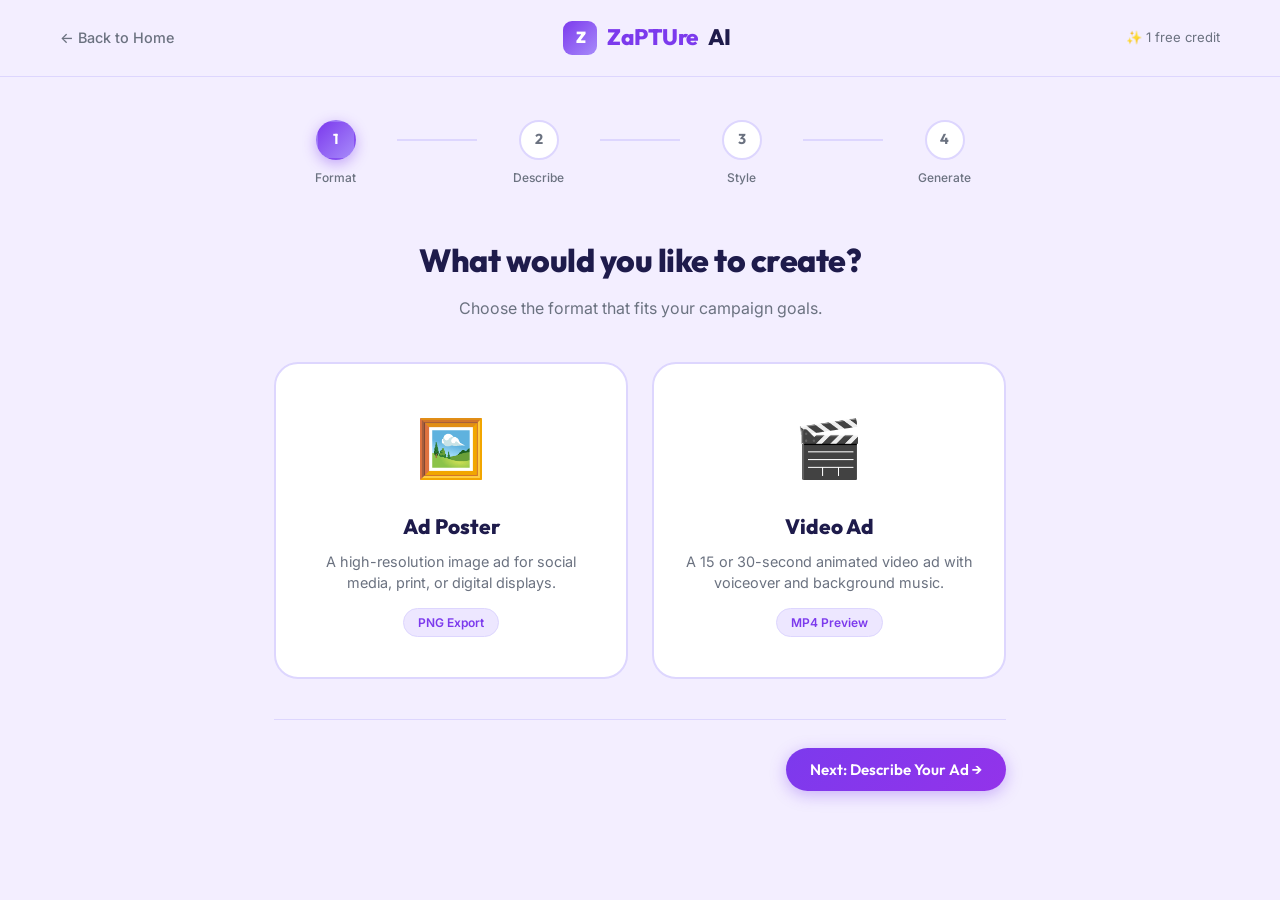
==== studio.html @ ae9dba76 "Initial commit" ====
<!DOCTYPE html>
<html lang="en">
<head>
  <meta charset="UTF-8"/>
  <meta name="viewport" content="width=device-width,initial-scale=1.0"/>
  <title>ZaPTUre Studio — Create Your Ad</title>
  <meta name="description" content="ZaPTUre AI Studio — Generate stunning poster and video advertisements with AI in four simple steps."/>
  <link rel="stylesheet" href="styles/main.css"/>
  <link rel="stylesheet" href="styles/studio.css"/>
</head>
<body class="studio-body">

<!-- ── STUDIO HEADER ── -->
<header class="studio-header">
  <a href="index.html" class="back-link">← Back to Home</a>
  <div class="nav-logo">
    <div class="logo-icon">Z</div>
    ZaPTUre<span style="color:var(--text)">AI</span>
  </div>
  <div style="width:100px;text-align:right;font-size:0.82rem;color:var(--text-muted);" id="trialBadge">
    ✨ 1 free credit
  </div>
</header>

<!-- ── PROGRESS ── -->
<div class="progress-container">
  <div class="progress-steps">
    <div class="progress-step">
      <div class="step-circle active" id="sc1">1</div>
      <div class="step-label">Format</div>
    </div>
    <div class="step-connector" id="conn1"></div>
    <div class="progress-step">
      <div class="step-circle" id="sc2">2</div>
      <div class="step-label">Describe</div>
    </div>
    <div class="step-connector" id="conn2"></div>
    <div class="progress-step">
      <div class="step-circle" id="sc3">3</div>
      <div class="step-label">Style</div>
    </div>
    <div class="step-connector" id="conn3"></div>
    <div class="progress-step">
      <div class="step-circle" id="sc4">4</div>
      <div class="step-label">Generate</div>
    </div>
  </div>
</div>

<!-- ── STUDIO MAIN ── -->
<main class="studio-main">

  <!-- ═══ STEP 1: FORMAT ═══ -->
  <div class="step-panel active" id="step1">
    <div class="step-heading">
      <h2>What would you like to create?</h2>
      <p>Choose the format that fits your campaign goals.</p>
    </div>

    <div class="format-grid">
      <div class="format-card" data-format="poster" id="formatPoster">
        <div class="format-check">✓</div>
        <span class="format-emoji">🖼️</span>
        <h3>Ad Poster</h3>
        <p>A high-resolution image ad for social media, print, or digital displays.</p>
        <div class="format-badge">PNG Export</div>
      </div>
      <div class="format-card" data-format="video" id="formatVideo">
        <div class="format-check">✓</div>
        <span class="format-emoji">🎬</span>
        <h3>Video Ad</h3>
        <p>A 15 or 30-second animated video ad with voiceover and background music.</p>
        <div class="format-badge">MP4 Preview</div>
      </div>
    </div>

    <div class="step-nav">
      <span></span>
      <button class="btn btn-primary" onclick="nextStep()">Next: Describe Your Ad →</button>
    </div>
  </div>

  <!-- ═══ STEP 2: DESCRIBE ═══ -->
  <div class="step-panel" id="step2">
    <div class="step-heading">
      <h2>Describe your advertisement</h2>
      <p>The more detail you give, the better your ad will be.</p>
    </div>

    <div class="form-group">
      <label class="form-label" for="promptInput">
        Ad Prompt <span>* required</span>
        <span class="char-counter" id="charCounter">0/500</span>
      </label>
      <textarea
        class="form-textarea" id="promptInput"
        placeholder="e.g. A vibrant summer sale poster for my clothing brand 'SunWear'. Bright colours, beach vibes, promoting 50% off on all summer dresses. Target audience: young women aged 18-30."
        maxlength="500"></textarea>
      <div class="form-hint">Describe your product, target audience, key message and mood.</div>
    </div>

    <div class="form-group">
      <label class="form-label" for="headlineInput">
        Main Headline <span>(optional — auto-generated if blank)</span>
      </label>
      <input type="text" class="form-input" id="headlineInput" placeholder="e.g. Summer Sale — Up to 50% Off!"/>
    </div>

    <div style="display:grid;grid-template-columns:1fr 1fr;gap:16px;">
      <div class="form-group">
        <label class="form-label" for="brandInput">Brand Name <span>(optional)</span></label>
        <input type="text" class="form-input" id="brandInput" placeholder="e.g. SunWear"/>
      </div>
      <div class="form-group">
        <label class="form-label" for="taglineInput">Tagline <span>(optional)</span></label>
        <input type="text" class="form-input" id="taglineInput" placeholder="e.g. Wear the Sun"/>
      </div>
    </div>

    <div class="form-group">
      <label class="form-label">Upload Images <span>(optional — up to 3)</span></label>
      <div class="upload-zone" id="uploadZone">
        <input type="file" id="fileInput" accept="image/*" multiple/>
        <div class="upload-icon">📁</div>
        <h4>Drag & drop your images here</h4>
        <p>or</p>
        <span class="upload-btn">Browse Files</span>
        <p style="margin-top:10px;font-size:0.78rem;">PNG, JPG, WEBP · Max 3 images</p>
      </div>
      <div class="image-previews" id="imagePreviews"></div>
    </div>

    <div class="step-nav">
      <button class="btn btn-outline" onclick="prevStep()">← Back</button>
      <button class="btn btn-primary" onclick="nextStep()">Next: Style Options →</button>
    </div>
  </div>

  <!-- ═══ STEP 3: STYLE ═══ -->
  <div class="step-panel" id="step3">
    <div class="step-heading">
      <h2>Customise the style</h2>
      <p>Make your ad match your brand's personality.</p>
    </div>

    <div id="step3Options">
      <!-- Injected by renderStep3() -->
    </div>

    <div class="step-nav">
      <button class="btn btn-outline" onclick="prevStep()">← Back</button>
      <button class="btn btn-primary" onclick="nextStep()">Next: Review & Generate →</button>
    </div>
  </div>

  <!-- ═══ STEP 4: GENERATE ═══ -->
  <div class="step-panel" id="step4">
    <div id="step4Content">
      <div class="step-heading">
        <h2>Review &amp; Generate</h2>
        <p>Everything looks good? Hit generate and let the AI do its magic.</p>
      </div>

      <div class="generate-summary">
        <h3>📋 Your Ad Summary</h3>
        <div id="summaryContent"></div>
      </div>

      <div class="generate-btn-wrap">
        <button class="btn btn-primary btn-lg" id="generateBtn" style="font-size:1.1rem;padding:18px 48px;">
          ✨ Generate My Ad
        </button>
        <p style="margin-top:12px;font-size:0.82rem;color:var(--text-muted);">
          This will use your 1 free generation credit
        </p>
      </div>

      <div class="step-nav">
        <button class="btn btn-outline" onclick="prevStep()">← Back</button>
        <span></span>
      </div>
    </div>

    <!-- Loading overlay -->
    <div class="loading-overlay" id="loadingOverlay">
      <div class="loading-spinner"></div>
      <div class="loading-text">Creating your ad…</div>
      <div class="loading-sub" id="loadingMsg">Analysing your prompt…</div>
      <div class="loading-bar-wrap">
        <div class="loading-bar-fill" id="loadingBar"></div>
      </div>
    </div>

    <!-- Result -->
    <div class="result-area" id="resultArea">
      <div class="step-heading">
        <h2>🎉 Your Ad is Ready!</h2>
        <p>Download it or create another one.</p>
      </div>

      <div class="result-card">
        <div class="result-header">
          <h3>Generated Advertisement</h3>
          <span class="result-type-badge" id="resultTypeBadge">Poster</span>
        </div>
        <div class="result-preview">
          <div class="result-canvas-wrap">
            <canvas id="resultCanvas"></canvas>
          </div>
          <div id="videoResultWrap" style="display:none;width:100%;max-width:540px;">
            <div style="position:relative;border-radius:16px;overflow:hidden;box-shadow:0 12px 40px rgba(124,58,237,0.2);">
              <canvas id="videoThumbCanvas" style="display:block;width:100%;height:auto;"></canvas>
              <div class="play-button-overlay">
                <div class="play-btn-circle">▶</div>
              </div>
            </div>
            <p style="text-align:center;margin-top:16px;font-size:0.85rem;color:var(--text-muted);">
              🎬 Video thumbnail preview — Full render available in Pro plan
            </p>
          </div>
        </div>
        <div class="result-actions">
          <button class="btn btn-primary" id="downloadBtn">⬇️ Download</button>
          <button class="btn btn-outline" id="createAnotherBtn">✨ Create Another</button>
        </div>
      </div>
    </div>
  </div>

</main>

<!-- ═══ PAYWALL MODAL ═══ -->
<div class="modal-overlay" id="paywallOverlay">
  <div class="paywall-modal">
    <button class="modal-close" id="closePaywall">✕</button>
    <div class="paywall-emoji">🔒</div>
    <h2>Free Trial Used Up</h2>
    <p>You've used your 1 free generation. Upgrade to <strong>ZaPTUre Pro</strong> for unlimited posters and video ads.</p>

    <div class="paywall-plan">
      <div class="paywall-plan-title">Pro Plan</div>
      <div class="paywall-plan-price"><sup>$</sup>19<span>/month</span></div>
      <ul class="paywall-features-list">
        <li>Unlimited Posters &amp; Videos</li>
        <li>HD &amp; 4K exports</li>
        <li>Priority AI generation</li>
        <li>Custom voice upload</li>
        <li>Brand kit storage</li>
        <li>Commercial licence</li>
      </ul>
    </div>

    <button class="btn btn-primary" id="upgradeBtn" style="width:100%;justify-content:center;font-size:1rem;padding:16px;">
      🚀 Upgrade to Pro — $19/mo
    </button>

    <!-- Mock Checkout Form -->
    <div class="checkout-form" id="checkoutForm">
      <div class="form-group" style="margin-bottom:14px;">
        <label class="form-label" style="font-size:0.85rem;">Card Number</label>
        <input type="text" class="form-input" placeholder="4242 4242 4242 4242" maxlength="19" id="cardNum"
          oninput="this.value=this.value.replace(/\D/g,'').replace(/(.{4})/g,'$1 ').trim()"/>
      </div>
      <div class="checkout-row">
        <div class="form-group" style="margin-bottom:14px;">
          <label class="form-label" style="font-size:0.85rem;">Expiry</label>
          <input type="text" class="form-input" placeholder="MM / YY" maxlength="7"/>
        </div>
        <div class="form-group" style="margin-bottom:14px;">
          <label class="form-label" style="font-size:0.85rem;">CVC</label>
          <input type="text" class="form-input" placeholder="•••" maxlength="3"/>
        </div>
      </div>
      <div class="form-group" style="margin-bottom:16px;">
        <label class="form-label" style="font-size:0.85rem;">Name on Card</label>
        <input type="text" class="form-input" placeholder="Your Full Name"/>
      </div>
      <button class="btn btn-primary" id="checkoutSubmit" style="width:100%;justify-content:center;padding:14px;">
        Pay $19/month
      </button>
      <div class="checkout-secure">🔒 256-bit SSL encryption · Demo only</div>
    </div>

    <p class="paywall-note">By upgrading you agree to our <a href="#">Terms of Service</a>. Cancel anytime.</p>
  </div>
</div>

<script src="scripts/trial.js"></script>
<script src="scripts/generator.js"></script>
<script src="scripts/studio.js"></script>

<script>
  // Update trial badge
  if (Trial.isUsed()) {
    document.getElementById('trialBadge').innerHTML = '<span style="color:var(--danger);font-weight:600;">⚠️ Trial used</span>';
  }
</script>
</body>
</html>
---- styles/main.css ----
@import url('https://fonts.googleapis.com/css2?family=Outfit:wght@300;400;500;600;700;800;900&family=Inter:wght@300;400;500;600&display=swap');

:root {
  --bg: #F3EEFF;
  --bg-2: #EDE7FF;
  --surface: #FFFFFF;
  --surface-2: #FAF8FF;
  --accent: #7C3AED;
  --accent-light: #A78BFA;
  --accent-dark: #5B21B6;
  --accent-glow: rgba(124,58,237,0.18);
  --text: #1E1B4B;
  --text-muted: #6B7280;
  --border: #DDD6FE;
  --border-light: #EDE9FE;
  --success: #10B981;
  --warning: #F59E0B;
  --danger: #EF4444;
  --radius: 16px;
  --radius-sm: 8px;
  --radius-lg: 24px;
  --shadow: 0 4px 24px rgba(124,58,237,0.10);
  --shadow-lg: 0 12px 48px rgba(124,58,237,0.18);
  --transition: 0.25s cubic-bezier(0.4,0,0.2,1);
}

*, *::before, *::after { box-sizing: border-box; margin: 0; padding: 0; }

html { scroll-behavior: smooth; }

body {
  font-family: 'Inter', sans-serif;
  background: var(--bg);
  color: var(--text);
  line-height: 1.6;
  -webkit-font-smoothing: antialiased;
}

h1, h2, h3, h4, h5 { font-family: 'Outfit', sans-serif; }

a { text-decoration: none; color: inherit; }

img { max-width: 100%; display: block; }

/* ── NAVBAR ── */
.navbar {
  position: fixed; top: 0; left: 0; right: 0; z-index: 100;
  display: flex; align-items: center; justify-content: space-between;
  padding: 16px 60px;
  background: rgba(243,238,255,0.85);
  backdrop-filter: blur(16px);
  border-bottom: 1px solid var(--border-light);
  transition: box-shadow var(--transition);
}
.navbar.scrolled { box-shadow: var(--shadow); }

.nav-logo {
  display: flex; align-items: center; gap: 10px;
  font-family: 'Outfit', sans-serif;
  font-weight: 800; font-size: 1.5rem; color: var(--accent);
  letter-spacing: -0.5px;
}
.nav-logo span { color: var(--text); }
.logo-icon {
  width: 36px; height: 36px;
  background: linear-gradient(135deg, var(--accent), var(--accent-light));
  border-radius: 10px;
  display: flex; align-items: center; justify-content: center;
  font-size: 1.1rem; color: #fff; font-weight: 900;
}

.nav-links { display: flex; align-items: center; gap: 32px; }
.nav-links a {
  font-size: 0.9rem; font-weight: 500; color: var(--text-muted);
  transition: color var(--transition);
}
.nav-links a:hover { color: var(--accent); }

.nav-cta {
  display: flex; align-items: center; gap: 12px;
}

/* ── BUTTONS ── */
.btn {
  display: inline-flex; align-items: center; justify-content: center; gap: 8px;
  padding: 12px 24px; border-radius: 50px;
  font-family: 'Outfit', sans-serif; font-weight: 600; font-size: 0.95rem;
  cursor: pointer; border: none; transition: all var(--transition);
  white-space: nowrap;
}
.btn-primary {
  background: linear-gradient(135deg, var(--accent), #9333EA);
  color: #fff;
  box-shadow: 0 4px 16px rgba(124,58,237,0.35);
}
.btn-primary:hover {
  transform: translateY(-2px);
  box-shadow: 0 8px 28px rgba(124,58,237,0.45);
}
.btn-primary:active { transform: translateY(0); }

.btn-outline {
  background: transparent;
  border: 2px solid var(--border);
  color: var(--text);
}
.btn-outline:hover { border-color: var(--accent); color: var(--accent); background: var(--accent-glow); }

.btn-ghost {
  background: transparent; color: var(--text-muted); padding: 10px 16px;
}
.btn-ghost:hover { color: var(--accent); }

.btn-lg { padding: 16px 36px; font-size: 1.05rem; }
.btn-sm { padding: 8px 18px; font-size: 0.85rem; }

/* ── HERO ── */
.hero {
  min-height: 100vh;
  display: flex; flex-direction: column; align-items: center; justify-content: center;
  text-align: center;
  padding: 140px 24px 80px;
  position: relative; overflow: hidden;
}

.hero-blob {
  position: absolute; border-radius: 50%;
  filter: blur(80px); pointer-events: none;
}
.blob-1 {
  width: 600px; height: 600px;
  background: radial-gradient(circle, rgba(167,139,250,0.35) 0%, transparent 70%);
  top: -100px; left: -150px;
  animation: blobFloat 8s ease-in-out infinite;
}
.blob-2 {
  width: 500px; height: 500px;
  background: radial-gradient(circle, rgba(124,58,237,0.2) 0%, transparent 70%);
  bottom: -80px; right: -100px;
  animation: blobFloat 10s ease-in-out infinite reverse;
}
.blob-3 {
  width: 400px; height: 400px;
  background: radial-gradient(circle, rgba(216,180,254,0.3) 0%, transparent 70%);
  top: 40%; left: 50%; transform: translate(-50%,-50%);
  animation: blobFloat 12s ease-in-out infinite 2s;
}

@keyframes blobFloat {
  0%, 100% { transform: translate(0,0) scale(1); }
  33% { transform: translate(20px,-20px) scale(1.05); }
  66% { transform: translate(-15px,15px) scale(0.97); }
}

.hero-badge {
  display: inline-flex; align-items: center; gap: 8px;
  background: var(--surface); border: 1px solid var(--border);
  border-radius: 50px; padding: 8px 18px; margin-bottom: 28px;
  font-size: 0.85rem; font-weight: 500; color: var(--accent);
  box-shadow: var(--shadow);
  animation: fadeInUp 0.6s ease both;
}
.badge-dot {
  width: 8px; height: 8px; border-radius: 50%;
  background: var(--success);
  animation: pulse 2s ease-in-out infinite;
}
@keyframes pulse { 0%,100%{transform:scale(1);opacity:1;} 50%{transform:scale(1.4);opacity:0.7;} }

.hero-title {
  font-size: clamp(2.8rem, 7vw, 5.5rem);
  font-weight: 900; line-height: 1.08;
  letter-spacing: -2px; margin-bottom: 24px;
  animation: fadeInUp 0.6s ease 0.1s both;
}
.hero-title .gradient-text {
  background: linear-gradient(135deg, var(--accent) 0%, #C084FC 50%, #818CF8 100%);
  -webkit-background-clip: text; -webkit-text-fill-color: transparent;
  background-clip: text;
}

.hero-sub {
  font-size: clamp(1rem, 2.5vw, 1.25rem);
  color: var(--text-muted); max-width: 600px; margin: 0 auto 40px;
  font-weight: 400; line-height: 1.7;
  animation: fadeInUp 0.6s ease 0.2s both;
}

.hero-actions {
  display: flex; align-items: center; gap: 16px; flex-wrap: wrap; justify-content: center;
  animation: fadeInUp 0.6s ease 0.3s both;
}

.hero-note {
  margin-top: 16px; font-size: 0.82rem; color: var(--text-muted);
  animation: fadeInUp 0.6s ease 0.4s both;
}
.hero-note span { color: var(--success); font-weight: 600; }

/* ── HERO PREVIEW ── */
.hero-preview {
  margin-top: 64px; position: relative;
  animation: fadeInUp 0.8s ease 0.5s both;
}
.preview-card {
  background: var(--surface);
  border: 1px solid var(--border);
  border-radius: var(--radius-lg);
  padding: 24px;
  box-shadow: var(--shadow-lg);
  max-width: 680px; margin: 0 auto;
}
.preview-toolbar {
  display: flex; align-items: center; gap: 8px; margin-bottom: 20px;
}
.preview-dot { width:12px; height:12px; border-radius:50%; }
.preview-dot.red { background:#FF5F57; }
.preview-dot.yellow { background:#FFBD2E; }
.preview-dot.green { background:#28C840; }
.preview-title { margin-left: 12px; font-size:0.85rem; color:var(--text-muted); font-family:'Outfit',sans-serif; font-weight:500; }

.preview-screen {
  background: linear-gradient(135deg, var(--bg) 0%, var(--bg-2) 100%);
  border-radius: var(--radius);
  height: 260px;
  display: flex; align-items: center; justify-content: center;
  border: 1px solid var(--border-light);
  overflow: hidden; position: relative;
}

.preview-ad-mock {
  width: 90%; height: 90%;
  background: linear-gradient(135deg, #1E1B4B 0%, #312E81 100%);
  border-radius: 12px;
  display: flex; flex-direction: column; align-items: center; justify-content: center;
  gap: 12px; padding: 24px;
  position: relative; overflow: hidden;
}
.preview-ad-mock::before {
  content: '';
  position: absolute; top: -40px; right: -40px;
  width: 160px; height: 160px;
  background: radial-gradient(circle, rgba(167,139,250,0.4) 0%, transparent 70%);
  border-radius: 50%;
}
.mock-ad-badge {
  background: rgba(167,139,250,0.2); border: 1px solid rgba(167,139,250,0.3);
  border-radius: 50px; padding: 4px 14px;
  font-size: 0.7rem; color: var(--accent-light); font-weight: 600;
  letter-spacing: 1px; text-transform: uppercase;
}
.mock-ad-title {
  font-family: 'Outfit', sans-serif; font-size: 1.4rem; font-weight: 800;
  color: #fff; text-align: center;
}
.mock-ad-sub { font-size: 0.8rem; color: rgba(255,255,255,0.6); text-align: center; }
.mock-ad-btn {
  background: linear-gradient(135deg, var(--accent), var(--accent-light));
  color: #fff; border-radius: 50px; padding: 8px 22px;
  font-size: 0.8rem; font-weight: 600; font-family: 'Outfit', sans-serif;
  margin-top: 4px;
}
.shimmer-bar {
  height: 6px; border-radius: 3px; margin: 0 auto;
  background: linear-gradient(90deg, rgba(255,255,255,0.1) 25%, rgba(255,255,255,0.25) 50%, rgba(255,255,255,0.1) 75%);
  background-size: 200% 100%;
  animation: shimmer 1.8s linear infinite;
}
.shimmer-bar.w80 { width: 80%; }
.shimmer-bar.w60 { width: 60%; }
@keyframes shimmer { 0%{background-position:200% 0} 100%{background-position:-200% 0} }

/* ── SECTION COMMON ── */
.section { padding: 100px 60px; }
.section-tag {
  display: inline-block; background: var(--accent-glow);
  color: var(--accent); border-radius: 50px; padding: 6px 16px;
  font-size: 0.8rem; font-weight: 600; letter-spacing: 0.5px; text-transform: uppercase;
  margin-bottom: 16px;
}
.section-title {
  font-size: clamp(2rem, 4vw, 3rem); font-weight: 800;
  letter-spacing: -1px; margin-bottom: 16px;
}
.section-sub { font-size: 1.05rem; color: var(--text-muted); max-width: 540px; line-height: 1.7; }

/* ── HOW IT WORKS ── */
.how-it-works { text-align: center; }
.how-it-works .section-sub { margin: 0 auto; }

.steps-grid {
  display: grid; grid-template-columns: repeat(auto-fit, minmax(220px,1fr));
  gap: 24px; margin-top: 64px;
}
.step-card {
  background: var(--surface); border: 1px solid var(--border);
  border-radius: var(--radius); padding: 36px 28px;
  text-align: center; position: relative;
  transition: all var(--transition);
  box-shadow: 0 2px 12px rgba(124,58,237,0.06);
}
.step-card:hover {
  transform: translateY(-6px);
  box-shadow: var(--shadow-lg);
  border-color: var(--accent-light);
}
.step-num {
  position: absolute; top: -18px; left: 50%; transform: translateX(-50%);
  width: 36px; height: 36px; border-radius: 50%;
  background: linear-gradient(135deg, var(--accent), var(--accent-light));
  color: #fff; font-weight: 800; font-size: 0.9rem; font-family: 'Outfit', sans-serif;
  display: flex; align-items: center; justify-content: center;
  box-shadow: 0 4px 12px rgba(124,58,237,0.4);
}
.step-icon { font-size: 2.5rem; margin-bottom: 16px; }
.step-card h3 { font-size: 1.15rem; font-weight: 700; margin-bottom: 10px; }
.step-card p { font-size: 0.9rem; color: var(--text-muted); line-height: 1.6; }

/* ── FEATURES ── */
.features { background: var(--surface-2); }
.features-grid {
  display: grid; grid-template-columns: repeat(auto-fit, minmax(300px,1fr));
  gap: 24px; margin-top: 56px;
}
.feature-card {
  background: var(--surface); border: 1px solid var(--border);
  border-radius: var(--radius); padding: 32px;
  transition: all var(--transition);
  box-shadow: 0 2px 12px rgba(124,58,237,0.05);
}
.feature-card:hover {
  transform: translateY(-4px); border-color: var(--accent-light);
  box-shadow: var(--shadow);
}
.feature-icon-wrap {
  width: 56px; height: 56px; border-radius: 14px;
  background: linear-gradient(135deg, var(--accent-glow), var(--bg-2));
  border: 1px solid var(--border);
  display: flex; align-items: center; justify-content: center;
  font-size: 1.5rem; margin-bottom: 20px;
}
.feature-card h3 { font-size: 1.1rem; font-weight: 700; margin-bottom: 10px; }
.feature-card p { font-size: 0.9rem; color: var(--text-muted); line-height: 1.65; }

/* ── PRICING ── */
.pricing { text-align: center; }
.pricing .section-sub { margin: 0 auto 60px; }
.pricing-grid {
  display: flex; gap: 28px; justify-content: center; flex-wrap: wrap;
  max-width: 860px; margin: 0 auto;
}
.pricing-card {
  background: var(--surface); border: 1px solid var(--border);
  border-radius: var(--radius-lg); padding: 40px 36px;
  flex: 1; min-width: 280px; max-width: 380px;
  text-align: left; position: relative;
  transition: all var(--transition);
  box-shadow: 0 2px 16px rgba(124,58,237,0.06);
}
.pricing-card:hover { transform: translateY(-4px); box-shadow: var(--shadow-lg); }
.pricing-card.featured {
  background: linear-gradient(135deg, var(--accent) 0%, #9333EA 100%);
  border-color: transparent; color: #fff;
  box-shadow: 0 12px 40px rgba(124,58,237,0.4);
}
.pricing-card.featured * { color: #fff !important; }
.pricing-badge {
  position: absolute; top: -14px; left: 50%; transform: translateX(-50%);
  background: linear-gradient(135deg, var(--warning), #F97316);
  color: #fff; border-radius: 50px; padding: 4px 18px;
  font-size: 0.75rem; font-weight: 700; font-family: 'Outfit', sans-serif;
  white-space: nowrap;
}
.pricing-plan { font-size: 0.85rem; font-weight: 600; letter-spacing: 1px; text-transform: uppercase; color: var(--accent); margin-bottom: 12px; }
.pricing-card.featured .pricing-plan { color: rgba(255,255,255,0.8) !important; }
.pricing-amount { font-family: 'Outfit', sans-serif; font-size: 3rem; font-weight: 900; line-height: 1; }
.pricing-amount sup { font-size: 1.2rem; vertical-align: top; margin-top: 8px; display: inline-block; }
.pricing-period { font-size: 0.9rem; color: var(--text-muted); margin: 8px 0 28px; }
.pricing-divider { height: 1px; background: var(--border); margin-bottom: 24px; }
.pricing-card.featured .pricing-divider { background: rgba(255,255,255,0.2); }
.pricing-features { list-style: none; display: flex; flex-direction: column; gap: 12px; margin-bottom: 32px; }
.pricing-features li {
  display: flex; align-items: center; gap: 10px;
  font-size: 0.9rem;
}
.pricing-features li::before {
  content: '✓'; width: 20px; height: 20px; border-radius: 50%;
  background: var(--success); color: #fff;
  display: flex; align-items: center; justify-content: center;
  font-size: 0.7rem; font-weight: 700; flex-shrink: 0;
}
.pricing-card.featured .pricing-features li::before { background: rgba(255,255,255,0.25); }

/* ── TESTIMONIALS ── */
.testimonials { background: var(--surface-2); text-align: center; }
.testimonials .section-sub { margin: 0 auto 56px; }
.testimonials-grid {
  display: grid; grid-template-columns: repeat(auto-fit, minmax(280px,1fr));
  gap: 24px; max-width: 1000px; margin: 0 auto;
}
.testimonial-card {
  background: var(--surface); border: 1px solid var(--border);
  border-radius: var(--radius); padding: 28px;
  text-align: left;
  transition: all var(--transition);
}
.testimonial-card:hover { transform: translateY(-4px); box-shadow: var(--shadow); }
.stars { color: var(--warning); font-size: 0.85rem; margin-bottom: 14px; letter-spacing: 2px; }
.testimonial-text { font-size: 0.95rem; color: var(--text-muted); line-height: 1.7; margin-bottom: 20px; font-style: italic; }
.testimonial-author { display: flex; align-items: center; gap: 12px; }
.author-avatar {
  width: 42px; height: 42px; border-radius: 50%;
  background: linear-gradient(135deg, var(--accent), var(--accent-light));
  display: flex; align-items: center; justify-content: center;
  font-size: 1rem; font-weight: 700; color: #fff; font-family: 'Outfit', sans-serif;
  flex-shrink: 0;
}
.author-name { font-weight: 600; font-size: 0.9rem; }
.author-role { font-size: 0.8rem; color: var(--text-muted); }

/* ── CTA BANNER ── */
.cta-banner {
  background: linear-gradient(135deg, var(--accent) 0%, #9333EA 50%, #6366F1 100%);
  border-radius: var(--radius-lg);
  padding: 80px 60px; text-align: center; color: #fff;
  position: relative; overflow: hidden; margin: 0 60px 100px;
}
.cta-banner::before {
  content: ''; position: absolute; top: -80px; left: -80px;
  width: 400px; height: 400px; border-radius: 50%;
  background: rgba(255,255,255,0.06);
}
.cta-banner::after {
  content: ''; position: absolute; bottom: -60px; right: -60px;
  width: 300px; height: 300px; border-radius: 50%;
  background: rgba(255,255,255,0.08);
}
.cta-banner h2 { font-size: clamp(1.8rem,4vw,2.8rem); font-weight: 800; margin-bottom: 16px; }
.cta-banner p { font-size: 1.05rem; opacity: 0.85; margin-bottom: 36px; }
.cta-banner .btn-white {
  background: #fff; color: var(--accent);
  box-shadow: 0 8px 28px rgba(0,0,0,0.2);
}
.cta-banner .btn-white:hover { transform: translateY(-3px); box-shadow: 0 12px 36px rgba(0,0,0,0.25); }

/* ── FOOTER ── */
.footer {
  background: var(--surface); border-top: 1px solid var(--border);
  padding: 60px; display: flex; align-items: center; justify-content: space-between;
  flex-wrap: wrap; gap: 24px;
}
.footer-copy { font-size: 0.85rem; color: var(--text-muted); }
.footer-links { display: flex; gap: 24px; }
.footer-links a { font-size: 0.85rem; color: var(--text-muted); transition: color var(--transition); }
.footer-links a:hover { color: var(--accent); }

/* ── ANIMATIONS ── */
@keyframes fadeInUp {
  from { opacity: 0; transform: translateY(24px); }
  to { opacity: 1; transform: translateY(0); }
}

.reveal {
  opacity: 0; transform: translateY(30px);
  transition: opacity 0.6s ease, transform 0.6s ease;
}
.reveal.visible { opacity: 1; transform: translateY(0); }

/* ── RESPONSIVE ── */
@media (max-width: 768px) {
  .navbar { padding: 14px 20px; }
  .nav-links { display: none; }
  .section { padding: 70px 20px; }
  .cta-banner { margin: 0 20px 60px; padding: 50px 24px; }
  .footer { padding: 40px 20px; flex-direction: column; text-align: center; }
}
---- styles/studio.css ----
@import url('https://fonts.googleapis.com/css2?family=Outfit:wght@300;400;500;600;700;800;900&family=Inter:wght@300;400;500;600&display=swap');

/* Re-uses CSS variables from main.css */

/* ── STUDIO LAYOUT ── */
.studio-body {
  min-height: 100vh;
  background: var(--bg);
  padding-top: 80px;
}

.studio-header {
  background: rgba(243,238,255,0.9);
  backdrop-filter: blur(16px);
  border-bottom: 1px solid var(--border);
  padding: 20px 60px;
  position: fixed; top: 0; left: 0; right: 0; z-index: 100;
  display: flex; align-items: center; justify-content: space-between;
}
.studio-header .nav-logo {
  font-family: 'Outfit', sans-serif;
  font-weight: 800; font-size: 1.4rem; color: var(--accent);
  display: flex; align-items: center; gap: 10px;
}
.studio-header .logo-icon {
  width: 34px; height: 34px;
  background: linear-gradient(135deg, var(--accent), var(--accent-light));
  border-radius: 9px;
  display: flex; align-items: center; justify-content: center;
  font-size: 1rem; color: #fff; font-weight: 900;
}
.back-link {
  display: flex; align-items: center; gap: 6px;
  font-size: 0.9rem; color: var(--text-muted); font-weight: 500;
  transition: color 0.2s;
}
.back-link:hover { color: var(--accent); }

/* ── PROGRESS BAR ── */
.progress-container {
  max-width: 780px; margin: 0 auto;
  padding: 40px 24px 0;
}
.progress-steps {
  display: flex; align-items: center; justify-content: center;
  gap: 0; margin-bottom: 48px;
}
.progress-step {
  display: flex; flex-direction: column; align-items: center;
  position: relative; flex: 1;
}
.step-circle {
  width: 40px; height: 40px; border-radius: 50%;
  background: var(--surface); border: 2px solid var(--border);
  display: flex; align-items: center; justify-content: center;
  font-family: 'Outfit', sans-serif; font-weight: 700; font-size: 0.9rem;
  color: var(--text-muted); z-index: 2; position: relative;
  transition: all 0.4s ease;
}
.step-circle.active {
  background: linear-gradient(135deg, var(--accent), var(--accent-light));
  border-color: transparent; color: #fff;
  box-shadow: 0 4px 14px rgba(124,58,237,0.4);
}
.step-circle.done {
  background: var(--success); border-color: transparent; color: #fff;
}
.step-label {
  font-size: 0.75rem; font-weight: 500; color: var(--text-muted);
  margin-top: 8px; text-align: center; white-space: nowrap;
}
.progress-step.active .step-label { color: var(--accent); font-weight: 600; }

.step-connector {
  height: 2px; flex: 1; background: var(--border);
  margin-top: -28px; position: relative; z-index: 1;
  transition: background 0.4s ease;
  max-width: 80px;
}
.step-connector.done { background: var(--success); }

/* ── STEP PANELS ── */
.studio-main {
  max-width: 780px; margin: 0 auto;
  padding: 0 24px 80px;
}
.step-panel {
  display: none; animation: fadeInUp 0.4s ease both;
}
.step-panel.active { display: block; }

@keyframes fadeInUp {
  from { opacity: 0; transform: translateY(20px); }
  to { opacity: 1; transform: translateY(0); }
}

.step-heading {
  text-align: center; margin-bottom: 40px;
}
.step-heading h2 {
  font-family: 'Outfit', sans-serif; font-size: 2rem; font-weight: 800;
  letter-spacing: -0.5px; margin-bottom: 10px;
}
.step-heading p { font-size: 1rem; color: var(--text-muted); }

/* ── FORMAT SELECTION (STEP 1) ── */
.format-grid {
  display: grid; grid-template-columns: 1fr 1fr;
  gap: 24px; margin-bottom: 40px;
}
.format-card {
  background: var(--surface); border: 2px solid var(--border);
  border-radius: var(--radius-lg); padding: 40px 28px;
  text-align: center; cursor: pointer;
  transition: all 0.3s ease; position: relative; overflow: hidden;
}
.format-card::before {
  content: ''; position: absolute; inset: 0;
  background: linear-gradient(135deg, var(--accent-glow), transparent);
  opacity: 0; transition: opacity 0.3s ease;
}
.format-card:hover { border-color: var(--accent-light); transform: translateY(-4px); box-shadow: var(--shadow); }
.format-card:hover::before { opacity: 1; }
.format-card.selected {
  border-color: var(--accent);
  box-shadow: 0 0 0 4px var(--accent-glow), var(--shadow);
}
.format-card.selected::before { opacity: 1; }
.format-check {
  position: absolute; top: 16px; right: 16px;
  width: 26px; height: 26px; border-radius: 50%;
  background: var(--accent); color: #fff;
  display: flex; align-items: center; justify-content: center;
  font-size: 0.8rem; font-weight: 700;
  opacity: 0; transform: scale(0.5); transition: all 0.3s ease;
}
.format-card.selected .format-check { opacity: 1; transform: scale(1); }
.format-emoji { font-size: 3.5rem; margin-bottom: 16px; display: block; }
.format-card h3 {
  font-family: 'Outfit', sans-serif; font-size: 1.3rem; font-weight: 800; margin-bottom: 8px;
}
.format-card p { font-size: 0.9rem; color: var(--text-muted); line-height: 1.5; }
.format-badge {
  display: inline-block; margin-top: 14px;
  background: var(--bg-2); border: 1px solid var(--border);
  border-radius: 50px; padding: 4px 14px;
  font-size: 0.75rem; color: var(--accent); font-weight: 600;
}
.format-card.selected .format-badge { background: var(--accent); color: #fff; border-color: transparent; }

/* ── FORM ELEMENTS (STEP 2) ── */
.form-group { margin-bottom: 24px; }
.form-label {
  display: block; font-weight: 600; font-size: 0.9rem;
  margin-bottom: 8px; color: var(--text);
}
.form-label span { color: var(--text-muted); font-weight: 400; }
.form-input, .form-textarea, .form-select {
  width: 100%; border: 2px solid var(--border);
  border-radius: var(--radius-sm); padding: 14px 16px;
  font-family: 'Inter', sans-serif; font-size: 0.95rem;
  color: var(--text); background: var(--surface);
  transition: border-color 0.2s, box-shadow 0.2s; outline: none;
}
.form-input:focus, .form-textarea:focus, .form-select:focus {
  border-color: var(--accent);
  box-shadow: 0 0 0 4px var(--accent-glow);
}
.form-textarea {
  resize: vertical; min-height: 140px; line-height: 1.6;
}
.form-hint { font-size: 0.8rem; color: var(--text-muted); margin-top: 6px; }
.char-counter { float: right; font-size: 0.8rem; color: var(--text-muted); }

/* ── IMAGE UPLOAD ── */
.upload-zone {
  border: 2px dashed var(--border); border-radius: var(--radius);
  padding: 36px 24px; text-align: center; cursor: pointer;
  transition: all 0.3s ease; background: var(--surface);
  position: relative;
}
.upload-zone:hover { border-color: var(--accent); background: var(--bg); }
.upload-zone.drag-over { border-color: var(--accent); background: var(--accent-glow); }
.upload-zone input[type=file] {
  position: absolute; inset: 0; opacity: 0; cursor: pointer;
}
.upload-icon { font-size: 2.4rem; margin-bottom: 12px; }
.upload-zone h4 { font-weight: 600; margin-bottom: 6px; }
.upload-zone p { font-size: 0.85rem; color: var(--text-muted); }
.upload-zone .upload-btn {
  display: inline-block; margin-top: 14px;
  background: var(--bg-2); border: 1px solid var(--border);
  border-radius: 50px; padding: 8px 20px;
  font-size: 0.85rem; font-weight: 600; color: var(--accent);
  transition: all 0.2s;
}
.upload-zone:hover .upload-btn { background: var(--accent); color: #fff; }

.image-previews {
  display: flex; gap: 12px; flex-wrap: wrap; margin-top: 16px;
}
.image-thumb {
  width: 90px; height: 90px; border-radius: 10px;
  object-fit: cover; border: 2px solid var(--border);
  position: relative;
}
.image-thumb-wrap { position: relative; }
.image-thumb-wrap .remove-img {
  position: absolute; top: -6px; right: -6px;
  width: 22px; height: 22px; border-radius: 50%;
  background: var(--danger); color: #fff; border: none; cursor: pointer;
  font-size: 0.75rem; display: flex; align-items: center; justify-content: center;
}

/* ── STYLE OPTIONS (STEP 3) ── */
.options-section { margin-bottom: 32px; }
.options-section h3 {
  font-family: 'Outfit', sans-serif; font-weight: 700; font-size: 1rem;
  margin-bottom: 14px; color: var(--text);
  display: flex; align-items: center; gap: 8px;
}
.option-chips {
  display: flex; gap: 10px; flex-wrap: wrap;
}
.option-chip {
  padding: 10px 20px; border-radius: 50px;
  border: 2px solid var(--border); background: var(--surface);
  font-size: 0.875rem; font-weight: 500; cursor: pointer;
  transition: all 0.2s ease; color: var(--text);
  display: flex; align-items: center; gap: 8px;
}
.option-chip:hover { border-color: var(--accent-light); color: var(--accent); }
.option-chip.selected {
  background: linear-gradient(135deg, var(--accent), var(--accent-light));
  border-color: transparent; color: #fff;
  box-shadow: 0 4px 14px rgba(124,58,237,0.3);
}

.color-chip {
  width: 32px; height: 32px; border-radius: 50%;
  border: 3px solid transparent; cursor: pointer;
  transition: all 0.2s; box-shadow: 0 2px 8px rgba(0,0,0,0.15);
}
.color-chip.selected { border-color: var(--accent); transform: scale(1.15); }

.slider-wrap { margin-top: 8px; }
.range-slider {
  width: 100%; -webkit-appearance: none; appearance: none;
  height: 6px; border-radius: 3px;
  background: linear-gradient(to right, var(--accent) 0%, var(--accent) var(--val, 50%), var(--border) var(--val, 50%), var(--border) 100%);
  outline: none; cursor: pointer;
}
.range-slider::-webkit-slider-thumb {
  -webkit-appearance: none; width: 20px; height: 20px; border-radius: 50%;
  background: var(--accent); box-shadow: 0 2px 8px rgba(124,58,237,0.4);
  cursor: pointer; transition: transform 0.2s;
}
.range-slider::-webkit-slider-thumb:hover { transform: scale(1.2); }
.range-val {
  float: right; font-size: 0.85rem; font-weight: 600; color: var(--accent);
}

/* ── GENERATE STEP 4 ── */
.generate-summary {
  background: var(--surface); border: 1px solid var(--border);
  border-radius: var(--radius); padding: 28px; margin-bottom: 28px;
}
.generate-summary h3 {
  font-family: 'Outfit', sans-serif; font-weight: 700; margin-bottom: 16px;
  font-size: 1rem;
}
.summary-item {
  display: flex; justify-content: space-between; align-items: flex-start;
  padding: 10px 0; border-bottom: 1px solid var(--border-light);
  font-size: 0.9rem; gap: 16px;
}
.summary-item:last-child { border-bottom: none; }
.summary-key { color: var(--text-muted); font-weight: 500; flex-shrink: 0; }
.summary-val { color: var(--text); font-weight: 600; text-align: right; }

.generate-btn-wrap { text-align: center; }

/* ── LOADING / RESULT ── */
.loading-overlay {
  display: none; flex-direction: column; align-items: center; justify-content: center;
  padding: 60px 24px; text-align: center;
  animation: fadeInUp 0.3s ease both;
}
.loading-overlay.active { display: flex; }

.loading-spinner {
  width: 80px; height: 80px; border-radius: 50%;
  border: 4px solid var(--border);
  border-top-color: var(--accent);
  animation: spin 1s linear infinite;
  margin-bottom: 28px;
}
@keyframes spin { to { transform: rotate(360deg); } }

.loading-text { font-family: 'Outfit', sans-serif; font-size: 1.5rem; font-weight: 700; margin-bottom: 10px; }
.loading-sub { color: var(--text-muted); font-size: 0.95rem; }

.loading-bar-wrap {
  width: 300px; height: 6px; background: var(--border);
  border-radius: 3px; margin-top: 24px; overflow: hidden;
}
.loading-bar-fill {
  height: 100%; border-radius: 3px;
  background: linear-gradient(90deg, var(--accent), var(--accent-light));
  width: 0%; transition: width 0.3s ease;
  animation: loadProgress 3.5s ease-out forwards;
}
@keyframes loadProgress { 0%{width:0%} 40%{width:45%} 70%{width:72%} 90%{width:88%} 100%{width:95%} }

/* ── RESULT AREA ── */
.result-area {
  display: none;
  animation: fadeInUp 0.5s ease both;
}
.result-area.active { display: block; }

.result-card {
  background: var(--surface); border: 1px solid var(--border);
  border-radius: var(--radius-lg); overflow: hidden;
  box-shadow: var(--shadow-lg);
}
.result-header {
  padding: 20px 28px; border-bottom: 1px solid var(--border);
  display: flex; align-items: center; justify-content: space-between;
}
.result-header h3 { font-family: 'Outfit', sans-serif; font-weight: 700; font-size: 1.1rem; }
.result-type-badge {
  background: var(--accent-glow); color: var(--accent);
  border: 1px solid var(--border); border-radius: 50px;
  padding: 4px 14px; font-size: 0.8rem; font-weight: 600;
}
.result-preview { padding: 28px; display: flex; justify-content: center; background: var(--bg); }
.result-canvas-wrap { border-radius: var(--radius); overflow: hidden; box-shadow: var(--shadow); max-width: 100%; }
#resultCanvas { display: block; max-width: 100%; height: auto; }

.video-result-thumb {
  width: 100%; max-width: 540px; border-radius: var(--radius);
  overflow: hidden; position: relative; cursor: pointer;
}
.video-thumb-img { width: 100%; aspect-ratio: 16/9; object-fit: cover; border-radius: var(--radius); display: block; }
.play-button-overlay {
  position: absolute; inset: 0; display: flex; align-items: center; justify-content: center;
  background: rgba(0,0,0,0.2);
  transition: background 0.2s;
}
.play-button-overlay:hover { background: rgba(0,0,0,0.35); }
.play-btn-circle {
  width: 72px; height: 72px; border-radius: 50%;
  background: rgba(255,255,255,0.9);
  display: flex; align-items: center; justify-content: center;
  font-size: 1.8rem; box-shadow: 0 8px 28px rgba(0,0,0,0.25);
  transition: transform 0.2s;
}
.play-button-overlay:hover .play-btn-circle { transform: scale(1.1); }

.result-actions {
  padding: 20px 28px; border-top: 1px solid var(--border);
  display: flex; gap: 12px; flex-wrap: wrap;
}

/* ── NAVIGATION BUTTONS ── */
.step-nav {
  display: flex; justify-content: space-between; align-items: center;
  margin-top: 40px; padding-top: 28px;
  border-top: 1px solid var(--border);
}

/* ── PAYWALL MODAL ── */
.modal-overlay {
  position: fixed; inset: 0; z-index: 1000;
  background: rgba(30,27,75,0.5); backdrop-filter: blur(8px);
  display: none; align-items: center; justify-content: center;
  padding: 24px;
}
.modal-overlay.active { display: flex; animation: fadeIn 0.3s ease; }
@keyframes fadeIn { from { opacity: 0; } to { opacity: 1; } }

.paywall-modal {
  background: var(--surface); border-radius: var(--radius-lg);
  max-width: 560px; width: 100%; padding: 48px 40px;
  text-align: center; position: relative;
  animation: modalSlideUp 0.4s cubic-bezier(0.34,1.56,0.64,1) both;
  box-shadow: 0 24px 80px rgba(124,58,237,0.25);
}
@keyframes modalSlideUp {
  from { opacity: 0; transform: translateY(40px) scale(0.95); }
  to { opacity: 1; transform: translateY(0) scale(1); }
}
.modal-close {
  position: absolute; top: 20px; right: 20px;
  width: 36px; height: 36px; border-radius: 50%;
  background: var(--bg); border: 1px solid var(--border);
  font-size: 1.1rem; cursor: pointer; display: flex; align-items: center; justify-content: center;
  color: var(--text-muted); transition: all 0.2s;
}
.modal-close:hover { background: var(--danger); color: #fff; border-color: transparent; }

.paywall-emoji { font-size: 3.5rem; margin-bottom: 16px; }
.paywall-modal h2 {
  font-family: 'Outfit', sans-serif; font-size: 1.8rem; font-weight: 800;
  margin-bottom: 12px; letter-spacing: -0.5px;
}
.paywall-modal > p { color: var(--text-muted); margin-bottom: 32px; line-height: 1.6; }

.paywall-plan {
  background: linear-gradient(135deg, var(--accent), #9333EA);
  border-radius: var(--radius); padding: 28px;
  color: #fff; margin-bottom: 24px; text-align: left;
}
.paywall-plan-title { font-family: 'Outfit', sans-serif; font-weight: 800; font-size: 1.1rem; margin-bottom: 4px; }
.paywall-plan-price { font-family: 'Outfit', sans-serif; font-size: 2.5rem; font-weight: 900; margin-bottom: 16px; }
.paywall-plan-price sup { font-size: 1.1rem; vertical-align: top; margin-top: 6px; display: inline-block; }
.paywall-plan-price span { font-size: 1rem; font-weight: 400; opacity: 0.8; }
.paywall-features-list { list-style: none; display: flex; flex-direction: column; gap: 10px; }
.paywall-features-list li {
  display: flex; align-items: center; gap: 10px;
  font-size: 0.9rem; opacity: 0.95;
}
.paywall-features-list li::before {
  content: '✓'; width: 18px; height: 18px; border-radius: 50%;
  background: rgba(255,255,255,0.25); font-size: 0.65rem; font-weight: 800;
  display: flex; align-items: center; justify-content: center; flex-shrink: 0;
}
.paywall-note { font-size: 0.8rem; color: var(--text-muted); margin-top: 16px; }
.paywall-note a { color: var(--accent); font-weight: 500; }

/* ── MOCK CHECKOUT ── */
.checkout-form { text-align: left; display: none; margin-top: 24px; }
.checkout-form.active { display: block; animation: fadeInUp 0.3s ease; }
.checkout-row { display: grid; grid-template-columns: 1fr 1fr; gap: 14px; }
.checkout-form .form-input {
  border: 2px solid var(--border); border-radius: var(--radius-sm);
  padding: 12px 14px; font-family: 'Inter', sans-serif;
  font-size: 0.9rem; color: var(--text); background: var(--surface);
  outline: none; width: 100%;
  transition: border-color 0.2s, box-shadow 0.2s;
}
.checkout-form .form-input:focus {
  border-color: var(--accent); box-shadow: 0 0 0 4px var(--accent-glow);
}
.checkout-secure {
  display: flex; align-items: center; justify-content: center; gap: 6px;
  font-size: 0.78rem; color: var(--text-muted); margin-top: 12px;
}

/* ── RESPONSIVE ── */
@media (max-width: 640px) {
  .studio-header { padding: 14px 20px; }
  .format-grid { grid-template-columns: 1fr; }
  .progress-container { padding: 24px 16px 0; }
  .step-heading h2 { font-size: 1.5rem; }
  .checkout-row { grid-template-columns: 1fr; }
  .result-actions { justify-content: center; }
}
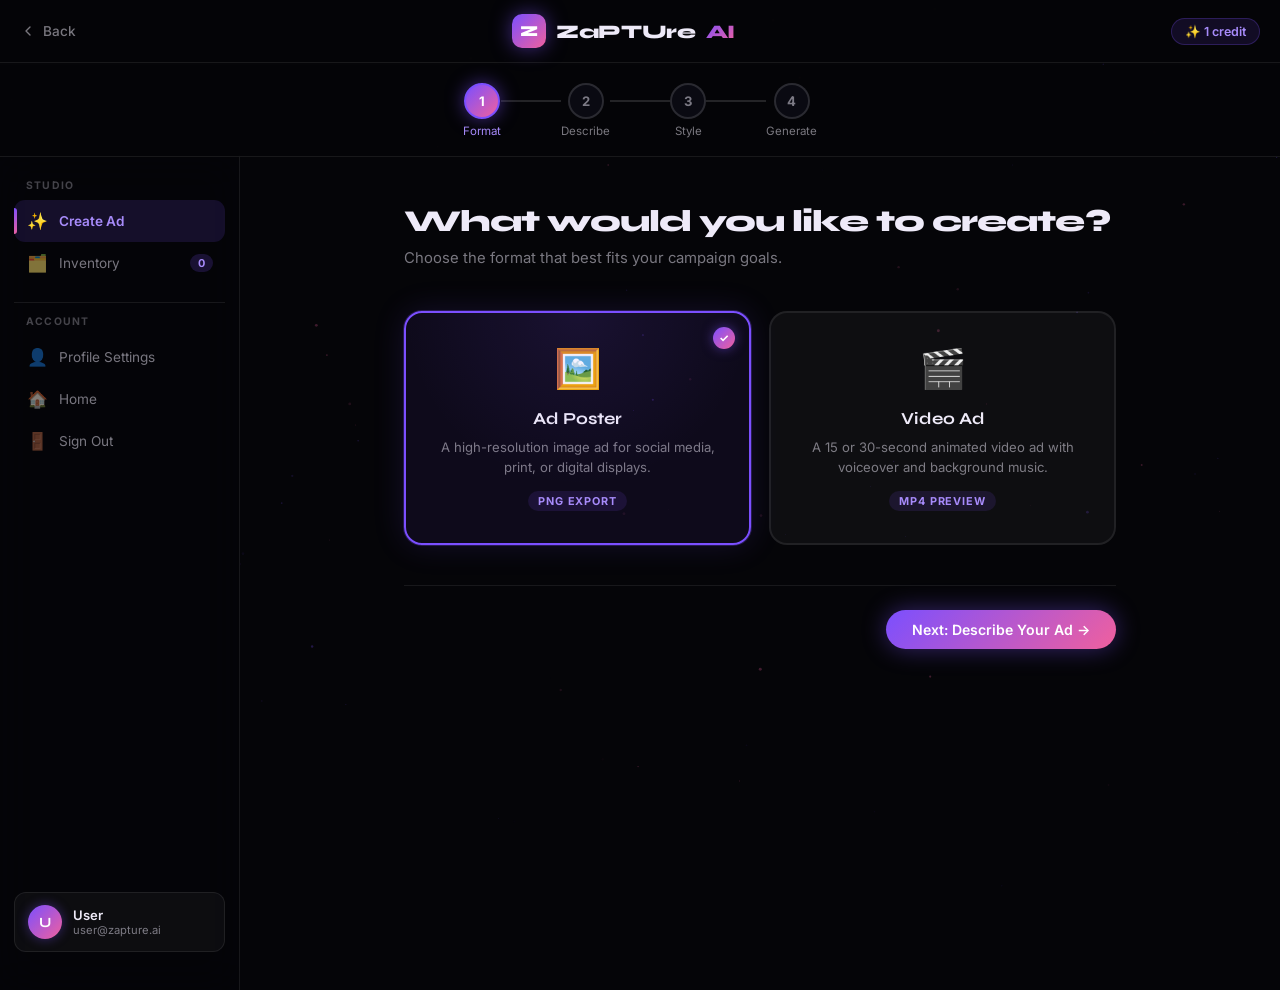
==== commit 3db68848: "Update project files" ====
--- a/studio.html
+++ b/studio.html
@@ -1,299 +1,1524 @@
 <!DOCTYPE html>
 <html lang="en">
 <head>
-  <meta charset="UTF-8"/>
-  <meta name="viewport" content="width=device-width,initial-scale=1.0"/>
-  <title>ZaPTUre Studio — Create Your Ad</title>
-  <meta name="description" content="ZaPTUre AI Studio — Generate stunning poster and video advertisements with AI in four simple steps."/>
-  <link rel="stylesheet" href="styles/main.css"/>
-  <link rel="stylesheet" href="styles/studio.css"/>
+<meta charset="UTF-8"/>
+<meta name="viewport" content="width=device-width,initial-scale=1.0"/>
+<title>ZaPTUre Studio — Create Your Ad</title>
+<link rel="preconnect" href="https://fonts.googleapis.com"/>
+<link rel="preconnect" href="https://fonts.gstatic.com" crossorigin/>
+<link href="https://fonts.googleapis.com/css2?family=Syne:wght@400;600;700;800&family=Inter:wght@300;400;500;600&display=swap" rel="stylesheet"/>
+<style>
+*,*::before,*::after{box-sizing:border-box;margin:0;padding:0}
+:root{
+  --bg:#050508;--bg2:#0a0a12;--bg3:#0f0f1a;
+  --card:rgba(255,255,255,0.04);--cb:rgba(255,255,255,0.08);--cb2:rgba(255,255,255,0.13);
+  --text:#eeeaf8;--muted:rgba(238,234,248,0.5);--muted2:rgba(238,234,248,0.28);
+  --v1:#7b4fff;--v2:#a78bfa;--pk:#f0609e;--cy:#22d3ee;
+  --g1:linear-gradient(135deg,#7b4fff,#f0609e);
+  --danger:#f87171;--r:14px;
+}
+html{overflow-x:hidden}
+body{font-family:'Inter',sans-serif;background:var(--bg);color:var(--text);min-height:100vh}
+canvas#bgC{position:fixed;inset:0;z-index:0;pointer-events:none;opacity:0.4}
+
+/* HEADER */
+.hdr{
+  position:sticky;top:0;z-index:80;
+  display:flex;align-items:center;justify-content:space-between;
+  padding:14px 20px;
+  background:rgba(5,5,8,0.85);backdrop-filter:blur(24px);
+  border-bottom:1px solid var(--cb);
+}
+.hdr-left{display:flex;align-items:center;gap:12px}
+.back{
+  display:flex;align-items:center;gap:7px;
+  color:var(--muted);text-decoration:none;font-size:0.85rem;
+  transition:color 0.2s;font-weight:500;
+}
+.back:hover{color:var(--text)}
+.back svg{width:16px;height:16px;stroke:currentColor;fill:none;stroke-width:2;stroke-linecap:round;stroke-linejoin:round}
+.logo{
+  display:flex;align-items:center;gap:10px;
+  font-family:'Syne',sans-serif;font-weight:800;font-size:1.2rem;
+  color:var(--text);text-decoration:none;letter-spacing:-0.02em;
+}
+.logo-z{
+  width:34px;height:34px;border-radius:10px;background:var(--g1);
+  display:flex;align-items:center;justify-content:center;
+  font-size:0.95rem;color:#fff;font-weight:800;
+  box-shadow:0 0 20px rgba(123,79,255,0.5);
+}
+.logo span{background:var(--g1);-webkit-background-clip:text;-webkit-text-fill-color:transparent}
+.trial-badge{
+  font-size:0.78rem;font-weight:600;color:var(--v2);
+  background:rgba(123,79,255,0.12);border:1px solid rgba(123,79,255,0.25);
+  border-radius:100px;padding:5px 13px;
+}
+.trial-badge.used{color:var(--danger);background:rgba(248,113,113,0.1);border-color:rgba(248,113,113,0.25)}
+
+/* PROGRESS BAR */
+.prog-wrap{
+  position:sticky;top:65px;z-index:70;
+  background:rgba(5,5,8,0.85);backdrop-filter:blur(20px);
+  border-bottom:1px solid var(--cb);
+  padding:18px 0;
+}
+.prog-inner{
+  max-width:700px;margin:0 auto;padding:0 24px;
+  display:flex;align-items:center;justify-content:center;gap:0;
+}
+.ps{display:flex;align-items:center;gap:0}
+.pc{
+  width:36px;height:36px;border-radius:50%;
+  border:2px solid var(--cb2);
+  display:flex;align-items:center;justify-content:center;
+  font-size:0.82rem;font-weight:700;color:var(--muted);
+  background:var(--bg2);transition:all 0.4s cubic-bezier(0.22,1,0.36,1);
+  position:relative;z-index:1;flex-shrink:0;
+}
+.pc.active{border-color:var(--v1);color:#fff;background:var(--g1);box-shadow:0 0 18px rgba(123,79,255,0.5)}
+.pc.done{border-color:rgba(123,79,255,0.4);color:var(--v2);background:rgba(123,79,255,0.12)}
+.pl{font-size:0.72rem;color:var(--muted);margin-top:5px;white-space:nowrap;text-align:center;transition:color 0.3s}
+.pl.active{color:var(--v2)}
+.pstep{display:flex;flex-direction:column;align-items:center;gap:0}
+.conn{
+  width:60px;height:2px;background:var(--cb2);margin-bottom:20px;
+  position:relative;overflow:hidden;flex-shrink:0;
+}
+.conn-fill{
+  position:absolute;left:0;top:0;bottom:0;width:0%;
+  background:var(--g1);transition:width 0.5s cubic-bezier(0.22,1,0.36,1);
+}
+
+/* APP LAYOUT */
+.app-wrap{
+  display:flex;min-height:calc(100vh - 65px);
+  position:relative;z-index:1;
+}
+
+/* SIDEBAR */
+.sidebar{
+  width:240px;flex-shrink:0;
+  background:rgba(5,5,8,0.75);backdrop-filter:blur(20px);
+  border-right:1px solid var(--cb);
+  display:flex;flex-direction:column;
+  padding:24px 0;
+  position:sticky;top:65px;height:calc(100vh - 65px);
+  overflow-y:auto;
+  transition:transform 0.35s cubic-bezier(0.22,1,0.36,1);
+}
+.sb-section{
+  padding:0 14px;margin-bottom:6px;
+}
+.sb-label{
+  font-size:0.65rem;font-weight:700;letter-spacing:0.12em;
+  text-transform:uppercase;color:var(--muted2);
+  padding:0 12px;margin-bottom:8px;margin-top:18px;
+  display:block;
+}
+.sb-label:first-child{margin-top:0}
+.sb-nav{
+  display:flex;align-items:center;gap:11px;
+  padding:11px 12px;border-radius:11px;
+  font-size:0.85rem;color:var(--muted);cursor:pointer;
+  transition:background 0.2s,color 0.2s;
+  user-select:none;position:relative;
+  text-decoration:none;
+}
+.sb-nav:hover{background:rgba(255,255,255,0.05);color:var(--text)}
+.sb-nav.active{
+  background:rgba(123,79,255,0.14);
+  color:var(--v2);font-weight:600;
+}
+.sb-nav.active::before{
+  content:'';position:absolute;left:0;top:20%;bottom:20%;
+  width:3px;border-radius:0 3px 3px 0;
+  background:var(--g1);
+}
+.sb-ico{font-size:1.05rem;width:22px;text-align:center;flex-shrink:0}
+.sb-badge{
+  margin-left:auto;font-size:0.68rem;font-weight:700;
+  background:rgba(123,79,255,0.18);color:var(--v2);
+  border-radius:100px;padding:2px 8px;
+}
+.sb-divider{height:1px;background:var(--cb);margin:12px 14px}
+
+/* SIDEBAR USER CARD */
+.sb-user{
+  margin-top:auto;padding:14px;
+}
+.sb-user-card{
+  display:flex;align-items:center;gap:11px;
+  padding:12px 13px;border-radius:12px;
+  background:rgba(255,255,255,0.04);
+  border:1px solid var(--cb);
+  cursor:pointer;transition:background 0.2s;
+}
+.sb-user-card:hover{background:rgba(255,255,255,0.07)}
+.sb-ava{
+  width:34px;height:34px;border-radius:50%;
+  background:var(--g1);flex-shrink:0;
+  display:flex;align-items:center;justify-content:center;
+  font-family:'Syne',sans-serif;font-weight:700;font-size:0.88rem;color:#fff;
+  box-shadow:0 0 12px rgba(123,79,255,0.4);
+}
+.sb-user-info{flex:1;min-width:0}
+.sb-user-name{font-size:0.82rem;font-weight:600;white-space:nowrap;overflow:hidden;text-overflow:ellipsis}
+.sb-user-email{font-size:0.7rem;color:var(--muted);white-space:nowrap;overflow:hidden;text-overflow:ellipsis}
+
+/* CONTENT AREA */
+.content-area{flex:1;min-width:0;overflow-x:hidden}
+
+/* MAIN */
+.studio-main{
+  max-width:760px;margin:0 auto;
+  padding:48px 24px 100px;
+  position:relative;z-index:1;
+}
+
+/* ── INVENTORY PANEL ── */
+.inv-panel{display:none;padding:40px 32px 80px}
+.inv-panel.show{display:block;animation:panelIn 0.4s cubic-bezier(0.22,1,0.36,1) both}
+.panel-hdr{margin-bottom:36px}
+.panel-hdr h2{
+  font-family:'Syne',sans-serif;font-size:1.75rem;font-weight:800;
+  letter-spacing:-0.03em;margin-bottom:8px;
+}
+.panel-hdr p{font-size:0.9rem;color:var(--muted);line-height:1.6}
+.gt{background:var(--g1);-webkit-background-clip:text;-webkit-text-fill-color:transparent;background-clip:text}
+
+.inv-empty{
+  display:flex;flex-direction:column;align-items:center;justify-content:center;
+  padding:80px 24px;text-align:center;
+}
+.inv-empty-ico{font-size:3.5rem;display:block;margin-bottom:18px;opacity:0.6}
+.inv-empty h3{font-family:'Syne',sans-serif;font-size:1.1rem;font-weight:700;margin-bottom:10px}
+.inv-empty p{font-size:0.88rem;color:var(--muted);max-width:300px;line-height:1.65;margin-bottom:24px}
+
+.inv-grid{display:grid;grid-template-columns:repeat(auto-fill,minmax(200px,1fr));gap:18px}
+.inv-card{
+  background:var(--card);border:1px solid var(--cb);
+  border-radius:16px;overflow:hidden;
+  transition:border-color 0.3s,transform 0.3s;
+  cursor:pointer;
+}
+.inv-card:hover{border-color:rgba(123,79,255,0.4);transform:translateY(-3px)}
+.inv-thumb{
+  width:100%;aspect-ratio:1;object-fit:cover;
+  display:flex;align-items:center;justify-content:center;
+  font-size:2rem;
+}
+.inv-thumb canvas{width:100%!important;height:auto!important}
+.inv-card-body{padding:14px}
+.inv-card-name{font-size:0.84rem;font-weight:600;margin-bottom:4px;white-space:nowrap;overflow:hidden;text-overflow:ellipsis}
+.inv-card-meta{font-size:0.72rem;color:var(--muted2)}
+.inv-card-actions{display:flex;gap:8px;padding:0 14px 14px}
+.inv-btn{
+  flex:1;padding:7px 0;border-radius:100px;
+  font-size:0.75rem;font-weight:600;text-align:center;
+  cursor:pointer;border:none;font-family:'Inter',sans-serif;
+  transition:all 0.2s;
+}
+.inv-btn.dl{background:rgba(123,79,255,0.15);color:var(--v2);border:1px solid rgba(123,79,255,0.25)}
+.inv-btn.dl:hover{background:rgba(123,79,255,0.25)}
+.inv-btn.del{background:rgba(248,113,113,0.08);color:var(--danger);border:1px solid rgba(248,113,113,0.2)}
+.inv-btn.del:hover{background:rgba(248,113,113,0.16)}
+
+/* ── PROFILE SETTINGS PANEL ── */
+.prof-panel{display:none;padding:40px 32px 80px}
+.prof-panel.show{display:block;animation:panelIn 0.4s cubic-bezier(0.22,1,0.36,1) both}
+.prof-section{margin-bottom:40px}
+.prof-section-title{
+  font-family:'Syne',sans-serif;font-size:1rem;font-weight:700;
+  margin-bottom:20px;padding-bottom:12px;
+  border-bottom:1px solid var(--cb);
+  display:flex;align-items:center;gap:10px;
+}
+.prof-section-title span{font-size:1.1rem}
+
+.ava-wrap{
+  display:flex;align-items:center;gap:20px;margin-bottom:28px;
+}
+.prof-ava{
+  width:72px;height:72px;border-radius:50%;
+  background:var(--g1);flex-shrink:0;
+  display:flex;align-items:center;justify-content:center;
+  font-family:'Syne',sans-serif;font-weight:800;font-size:1.6rem;color:#fff;
+  box-shadow:0 0 24px rgba(123,79,255,0.45);
+}
+.ava-info h3{font-family:'Syne',sans-serif;font-weight:700;font-size:1.05rem;margin-bottom:4px}
+.ava-info p{font-size:0.82rem;color:var(--muted)}
+.ava-info button{
+  margin-top:10px;background:rgba(123,79,255,0.12);
+  border:1px solid rgba(123,79,255,0.25);border-radius:100px;
+  padding:6px 16px;font-size:0.78rem;font-weight:600;
+  color:var(--v2);cursor:pointer;font-family:'Inter',sans-serif;
+  transition:background 0.2s;
+}
+.ava-info button:hover{background:rgba(123,79,255,0.22)}
+
+.prof-row{display:grid;grid-template-columns:1fr 1fr;gap:16px}
+.prof-save{
+  display:inline-flex;align-items:center;gap:8px;
+  padding:12px 28px;border-radius:100px;
+  background:var(--g1);color:#fff;font-size:0.88rem;font-weight:700;
+  border:none;cursor:pointer;font-family:'Inter',sans-serif;
+  box-shadow:0 0 24px rgba(123,79,255,0.4);
+  transition:all 0.25s cubic-bezier(0.22,1,0.36,1);
+  margin-top:8px;
+}
+.prof-save:hover{transform:translateY(-2px);box-shadow:0 0 36px rgba(123,79,255,0.6)}
+
+.toggle-row{
+  display:flex;align-items:center;justify-content:space-between;
+  padding:14px 0;border-bottom:1px solid rgba(255,255,255,0.04);
+}
+.toggle-row:last-child{border:none}
+.toggle-info h4{font-size:0.88rem;font-weight:600;margin-bottom:3px}
+.toggle-info p{font-size:0.78rem;color:var(--muted);line-height:1.5}
+.toggle-sw{
+  width:44px;height:24px;border-radius:100px;
+  background:rgba(255,255,255,0.08);border:none;cursor:pointer;
+  position:relative;flex-shrink:0;transition:background 0.3s;
+}
+.toggle-sw.on{background:var(--g1);box-shadow:0 0 12px rgba(123,79,255,0.4)}
+.toggle-sw::after{
+  content:'';position:absolute;top:3px;left:3px;
+  width:18px;height:18px;border-radius:50%;
+  background:#fff;transition:left 0.28s cubic-bezier(0.22,1,0.36,1);
+  box-shadow:0 1px 4px rgba(0,0,0,0.3);
+}
+.toggle-sw.on::after{left:23px}
+
+.danger-zone{
+  background:rgba(248,113,113,0.05);
+  border:1px solid rgba(248,113,113,0.15);
+  border-radius:16px;padding:24px;
+}
+.danger-zone h4{font-size:0.9rem;font-weight:700;color:var(--danger);margin-bottom:8px}
+.danger-zone p{font-size:0.82rem;color:var(--muted);margin-bottom:18px;line-height:1.6}
+.danger-btn{
+  padding:9px 20px;border-radius:100px;
+  background:rgba(248,113,113,0.1);border:1px solid rgba(248,113,113,0.3);
+  color:var(--danger);font-size:0.82rem;font-weight:600;
+  cursor:pointer;font-family:'Inter',sans-serif;transition:background 0.2s;
+}
+.danger-btn:hover{background:rgba(248,113,113,0.2)}
+
+/* MOBILE SIDEBAR TOGGLE */
+.sb-toggle{
+  display:none;padding:10px;cursor:pointer;
+  background:rgba(255,255,255,0.05);border:1px solid var(--cb);
+  border-radius:9px;font-size:1.1rem;
+}
+
+@media(max-width:768px){
+  .sidebar{
+    position:fixed;left:0;top:65px;bottom:0;z-index:60;
+    transform:translateX(-100%);
+    width:220px;
+  }
+  .sidebar.open{transform:translateX(0)}
+  .sb-toggle{display:flex;align-items:center;justify-content:center}
+  .inv-panel,.prof-panel{padding:24px 16px 60px}
+  .prof-row{grid-template-columns:1fr}
+}
+
+
+/* STEP PANELS */
+.panel{display:none}
+.panel.active{display:block;animation:panelIn 0.45s cubic-bezier(0.22,1,0.36,1) both}
+@keyframes panelIn{from{opacity:0;transform:translateX(20px)}to{opacity:1;transform:translateX(0)}}
+
+.step-head{margin-bottom:40px}
+.step-head h2{
+  font-family:'Syne',sans-serif;font-size:1.9rem;font-weight:800;
+  letter-spacing:-0.03em;margin-bottom:8px;
+}
+.step-head p{font-size:0.93rem;color:var(--muted);line-height:1.6}
+
+/* FORMAT CARDS */
+.fmt-grid{display:grid;grid-template-columns:1fr 1fr;gap:18px;margin-bottom:40px}
+.fmt{
+  background:var(--card);border:2px solid var(--cb);border-radius:18px;
+  padding:32px 24px;cursor:pointer;position:relative;overflow:hidden;
+  transition:border-color 0.3s,background 0.3s,transform 0.3s;
+  text-align:center;
+}
+.fmt::before{
+  content:'';position:absolute;inset:0;
+  background:radial-gradient(circle at 50% 0%,rgba(123,79,255,0.1),transparent 60%);
+  opacity:0;transition:opacity 0.35s;
+}
+.fmt:hover{border-color:rgba(123,79,255,0.35);transform:translateY(-3px)}
+.fmt:hover::before{opacity:1}
+.fmt.sel{
+  border-color:var(--v1);
+  background:rgba(123,79,255,0.08);
+  box-shadow:0 0 0 1px rgba(123,79,255,0.25),0 0 32px rgba(123,79,255,0.15);
+}
+.fmt.sel::before{opacity:1}
+.fmt-check{
+  position:absolute;top:14px;right:14px;
+  width:22px;height:22px;border-radius:50%;
+  background:var(--g1);display:none;
+  align-items:center;justify-content:center;
+  font-size:0.7rem;color:#fff;font-weight:700;
+  box-shadow:0 0 12px rgba(123,79,255,0.5);
+}
+.fmt.sel .fmt-check{display:flex}
+.fmt-ico{font-size:2.4rem;display:block;margin-bottom:16px}
+.fmt h3{font-family:'Syne',sans-serif;font-weight:700;font-size:1.05rem;margin-bottom:8px}
+.fmt p{font-size:0.82rem;color:var(--muted);line-height:1.55}
+.fmt-badge{
+  display:inline-block;margin-top:14px;
+  font-size:0.68rem;font-weight:700;letter-spacing:0.08em;text-transform:uppercase;
+  color:var(--v2);background:rgba(123,79,255,0.12);
+  border-radius:100px;padding:3px 10px;
+}
+
+/* FORM */
+.form-grp{margin-bottom:26px}
+.form-label{
+  display:flex;align-items:center;justify-content:space-between;
+  font-size:0.82rem;font-weight:600;color:var(--text);
+  margin-bottom:9px;letter-spacing:0.01em;
+}
+.form-label .opt{font-weight:400;color:var(--muted);font-size:0.78rem}
+.char-c{font-size:0.75rem;color:var(--muted2);font-weight:400}
+.form-input,.form-ta{
+  width:100%;background:rgba(255,255,255,0.04);
+  border:1px solid var(--cb);border-radius:var(--r);
+  padding:13px 16px;font-size:0.9rem;color:var(--text);
+  font-family:'Inter',sans-serif;outline:none;
+  transition:border-color 0.25s,background 0.25s,box-shadow 0.25s;
+  -webkit-appearance:none;
+}
+.form-input:focus,.form-ta:focus{
+  border-color:rgba(123,79,255,0.55);
+  background:rgba(123,79,255,0.05);
+  box-shadow:0 0 0 3px rgba(123,79,255,0.12);
+}
+.form-input::placeholder,.form-ta::placeholder{color:var(--muted2)}
+.form-ta{resize:vertical;min-height:130px;line-height:1.6}
+.form-hint{font-size:0.75rem;color:var(--muted2);margin-top:7px}
+.form-row{display:grid;grid-template-columns:1fr 1fr;gap:16px}
+
+/* UPLOAD */
+.upload-z{
+  border:2px dashed var(--cb);border-radius:var(--r);
+  padding:40px 24px;text-align:center;cursor:pointer;
+  position:relative;transition:border-color 0.3s,background 0.3s;
+  background:rgba(255,255,255,0.02);
+}
+.upload-z:hover{border-color:rgba(123,79,255,0.4);background:rgba(123,79,255,0.04)}
+.upload-z input[type=file]{
+  position:absolute;inset:0;opacity:0;cursor:pointer;
+}
+.upload-ico{font-size:2rem;display:block;margin-bottom:12px}
+.upload-z h4{font-size:0.95rem;font-weight:600;margin-bottom:6px}
+.upload-z p{font-size:0.8rem;color:var(--muted)}
+.upload-btn{
+  display:inline-block;margin-top:12px;
+  background:rgba(123,79,255,0.15);border:1px solid rgba(123,79,255,0.3);
+  border-radius:100px;padding:7px 18px;
+  font-size:0.8rem;font-weight:600;color:var(--v2);cursor:pointer;
+  transition:background 0.2s;
+}
+.upload-btn:hover{background:rgba(123,79,255,0.25)}
+.img-previews{display:flex;flex-wrap:wrap;gap:10px;margin-top:14px}
+.img-thumb{
+  width:80px;height:80px;border-radius:10px;
+  object-fit:cover;border:1px solid var(--cb);
+  position:relative;
+}
+
+/* STYLE OPTIONS */
+.style-section{margin-bottom:28px}
+.style-section h4{font-size:0.85rem;font-weight:600;margin-bottom:14px;color:var(--text)}
+.chips{display:flex;flex-wrap:wrap;gap:9px}
+.chip{
+  padding:8px 16px;border-radius:100px;
+  background:rgba(255,255,255,0.04);border:1px solid var(--cb);
+  font-size:0.82rem;color:var(--muted);cursor:pointer;
+  transition:all 0.22s;font-family:'Inter',sans-serif;
+}
+.chip:hover{border-color:rgba(123,79,255,0.35);color:var(--text);background:rgba(123,79,255,0.07)}
+.chip.sel{
+  background:rgba(123,79,255,0.14);border-color:rgba(123,79,255,0.45);
+  color:#c4b5fd;font-weight:600;
+  box-shadow:0 0 0 2px rgba(123,79,255,0.2);
+}
+
+/* VIDEO OPTIONS */
+.vid-opts{display:none;margin-top:8px}
+.vid-opts.show{display:block;animation:panelIn 0.3s ease both}
+
+/* SUMMARY */
+.summary{
+  background:rgba(255,255,255,0.03);
+  border:1px solid var(--cb);border-radius:18px;
+  padding:28px;margin-bottom:32px;
+}
+.summary h3{font-family:'Syne',sans-serif;font-size:1rem;font-weight:700;margin-bottom:20px;color:var(--v2)}
+.sum-row{display:flex;justify-content:space-between;align-items:flex-start;padding:10px 0;border-bottom:1px solid rgba(255,255,255,0.05)}
+.sum-row:last-child{border:none}
+.sum-k{font-size:0.82rem;color:var(--muted);flex-shrink:0;margin-right:16px}
+.sum-v{font-size:0.85rem;font-weight:500;text-align:right;word-break:break-word}
+
+.gen-wrap{text-align:center;padding:16px 0 8px}
+.gen-note{font-size:0.78rem;color:var(--muted2);margin-top:10px}
+
+/* STEP NAV */
+.step-nav{
+  display:flex;align-items:center;justify-content:space-between;
+  margin-top:40px;padding-top:24px;
+  border-top:1px solid var(--cb);
+}
+
+/* BUTTONS */
+.btn{
+  display:inline-flex;align-items:center;gap:7px;
+  padding:11px 26px;border-radius:100px;
+  font-size:0.88rem;font-weight:600;
+  text-decoration:none;cursor:pointer;border:none;
+  transition:all 0.25s cubic-bezier(0.22,1,0.36,1);
+  font-family:'Inter',sans-serif;white-space:nowrap;
+}
+.btn-outline{
+  color:var(--text);background:rgba(255,255,255,0.05);
+  border:1px solid var(--cb2);
+}
+.btn-outline:hover{background:rgba(255,255,255,0.09);transform:translateY(-1px)}
+.btn-primary{
+  background:var(--g1);color:#fff;
+  box-shadow:0 0 24px rgba(123,79,255,0.4);
+}
+.btn-primary:hover{transform:translateY(-2px);box-shadow:0 0 40px rgba(123,79,255,0.65)}
+.btn-primary:disabled{opacity:0.55;cursor:not-allowed;transform:none}
+.btn-lg{padding:16px 44px;font-size:1rem}
+
+/* LOADING */
+.loading-ov{
+  display:none;flex-direction:column;align-items:center;justify-content:center;
+  padding:80px 24px;text-align:center;
+}
+.loading-ov.show{display:flex;animation:panelIn 0.4s ease both}
+.spinner{
+  width:56px;height:56px;border-radius:50%;
+  border:3px solid rgba(123,79,255,0.15);
+  border-top-color:var(--v1);
+  animation:spin 0.9s linear infinite;
+  margin-bottom:28px;
+}
+@keyframes spin{to{transform:rotate(360deg)}}
+.loading-title{font-family:'Syne',sans-serif;font-size:1.3rem;font-weight:700;margin-bottom:8px}
+.loading-sub{font-size:0.88rem;color:var(--muted);margin-bottom:32px}
+.prog-bar{
+  width:280px;height:4px;border-radius:2px;
+  background:rgba(255,255,255,0.08);overflow:hidden;
+}
+.prog-fill{
+  height:100%;background:var(--g1);width:0%;
+  transition:width 0.4s cubic-bezier(0.22,1,0.36,1);
+  border-radius:2px;
+}
+
+/* RESULT */
+.result-area{display:none}
+.result-area.show{display:block;animation:panelIn 0.5s ease both}
+.result-card{
+  background:rgba(255,255,255,0.03);border:1px solid var(--cb);
+  border-radius:20px;overflow:hidden;margin-top:28px;
+}
+.result-hdr{
+  display:flex;align-items:center;justify-content:space-between;
+  padding:18px 24px;border-bottom:1px solid var(--cb);
+}
+.result-hdr h3{font-family:'Syne',sans-serif;font-size:1rem;font-weight:700}
+.result-type{
+  font-size:0.72rem;font-weight:700;letter-spacing:0.06em;text-transform:uppercase;
+  color:var(--v2);background:rgba(123,79,255,0.12);
+  border-radius:100px;padding:4px 12px;
+}
+.result-canvas-wrap{
+  padding:24px;display:flex;justify-content:center;
+  background:repeating-conic-gradient(rgba(255,255,255,0.03) 0%,rgba(255,255,255,0.03) 25%,transparent 0%,transparent 50%) 0 0/24px 24px;
+}
+.result-canvas-wrap canvas{border-radius:12px;max-width:100%;box-shadow:0 12px 48px rgba(0,0,0,0.5)}
+.result-actions{
+  display:flex;gap:12px;padding:20px 24px;
+  border-top:1px solid var(--cb);
+  flex-wrap:wrap;
+}
+
+/* PAYWALL MODAL */
+.modal-ov{
+  position:fixed;inset:0;z-index:200;
+  background:rgba(0,0,0,0.75);backdrop-filter:blur(12px);
+  display:none;align-items:center;justify-content:center;padding:24px;
+}
+.modal-ov.open{display:flex;animation:fadeIn 0.3s ease}
+@keyframes fadeIn{from{opacity:0}to{opacity:1}}
+.paywall{
+  background:var(--bg3);border:1px solid rgba(123,79,255,0.3);
+  border-radius:24px;padding:44px 40px;max-width:480px;width:100%;
+  position:relative;text-align:center;
+  box-shadow:0 40px 100px rgba(0,0,0,0.7),0 0 60px rgba(123,79,255,0.15);
+  animation:slideUp 0.4s cubic-bezier(0.22,1,0.36,1);
+}
+@keyframes slideUp{from{opacity:0;transform:translateY(32px)}to{opacity:1;transform:translateY(0)}}
+.paywall::before{
+  content:'';position:absolute;top:0;left:0;right:0;height:1px;
+  background:var(--g1);border-radius:24px 24px 0 0;
+}
+.modal-close{
+  position:absolute;top:18px;right:18px;
+  width:30px;height:30px;border-radius:50%;
+  background:rgba(255,255,255,0.07);border:1px solid var(--cb);
+  color:var(--muted);font-size:0.8rem;cursor:pointer;
+  display:flex;align-items:center;justify-content:center;
+  transition:background 0.2s,color 0.2s;
+}
+.modal-close:hover{background:rgba(255,255,255,0.12);color:var(--text)}
+.pw-ico{font-size:3rem;display:block;margin-bottom:20px}
+.paywall h2{font-family:'Syne',sans-serif;font-size:1.6rem;font-weight:800;letter-spacing:-0.03em;margin-bottom:12px}
+.paywall>p{font-size:0.9rem;color:var(--muted);margin-bottom:28px;line-height:1.65}
+.pw-plan{
+  background:rgba(123,79,255,0.07);border:1px solid rgba(123,79,255,0.2);
+  border-radius:16px;padding:24px 20px;margin-bottom:24px;text-align:left;
+}
+.pw-plan-name{font-size:0.72rem;font-weight:700;letter-spacing:0.1em;text-transform:uppercase;color:var(--v2);margin-bottom:10px}
+.pw-price{font-family:'Syne',sans-serif;font-size:2.6rem;font-weight:800;letter-spacing:-0.04em;line-height:1;margin-bottom:18px}
+.pw-price sup{font-size:1.1rem;vertical-align:super}
+.pw-price span{font-size:1rem;font-weight:400;color:var(--muted)}
+.pw-feats{list-style:none;display:flex;flex-direction:column;gap:10px}
+.pw-feats li{display:flex;align-items:center;gap:9px;font-size:0.85rem;color:var(--muted)}
+.pw-feats li::before{content:'✓';color:var(--v2);font-weight:700;font-size:0.8rem}
+.checkout{display:none;margin-top:20px;text-align:left}
+.checkout.show{display:block;animation:panelIn 0.3s ease both}
+.co-input{
+  width:100%;background:rgba(255,255,255,0.05);
+  border:1px solid var(--cb);border-radius:var(--r);
+  padding:12px 14px;font-size:0.88rem;color:var(--text);
+  font-family:'Inter',sans-serif;outline:none;margin-bottom:12px;
+  transition:border-color 0.2s,box-shadow 0.2s;
+}
+.co-input:focus{border-color:rgba(123,79,255,0.5);box-shadow:0 0 0 3px rgba(123,79,255,0.1)}
+.co-input::placeholder{color:var(--muted2)}
+.co-row{display:grid;grid-template-columns:1fr 1fr;gap:12px}
+.co-secure{font-size:0.72rem;color:var(--muted2);text-align:center;margin-top:12px}
+.pw-note{font-size:0.73rem;color:var(--muted2);margin-top:14px;line-height:1.5}
+.pw-note a{color:var(--v2)}
+
+@media(max-width:600px){
+  .hdr{padding:14px 16px}
+  .studio-main{padding:32px 16px 80px}
+  .fmt-grid{grid-template-columns:1fr}
+  .form-row{grid-template-columns:1fr}
+  .paywall{padding:36px 24px}
+}
+</style>
 </head>
-<body class="studio-body">
-
-<!-- ── STUDIO HEADER ── -->
-<header class="studio-header">
-  <a href="index.html" class="back-link">← Back to Home</a>
-  <div class="nav-logo">
-    <div class="logo-icon">Z</div>
-    ZaPTUre<span style="color:var(--text)">AI</span>
+<body>
+
+<canvas id="bgC"></canvas>
+
+<!-- HEADER -->
+<header class="hdr">
+  <div class="hdr-left">
+    <button class="sb-toggle" id="sbToggle" onclick="toggleSidebar()" aria-label="Toggle sidebar">☰</button>
+    <a href="index.html" class="back">
+      <svg viewBox="0 0 24 24"><polyline points="15 18 9 12 15 6"/></svg>
+      Back
+    </a>
   </div>
-  <div style="width:100px;text-align:right;font-size:0.82rem;color:var(--text-muted);" id="trialBadge">
-    ✨ 1 free credit
-  </div>
+  <a href="index.html" class="logo">
+    <div class="logo-z">Z</div>
+    ZaPTUre<span>AI</span>
+  </a>
+  <div id="trialBadge" class="trial-badge">✨ 1 credit</div>
 </header>
 
-<!-- ── PROGRESS ── -->
-<div class="progress-container">
-  <div class="progress-steps">
-    <div class="progress-step">
-      <div class="step-circle active" id="sc1">1</div>
-      <div class="step-label">Format</div>
-    </div>
-    <div class="step-connector" id="conn1"></div>
-    <div class="progress-step">
-      <div class="step-circle" id="sc2">2</div>
-      <div class="step-label">Describe</div>
-    </div>
-    <div class="step-connector" id="conn2"></div>
-    <div class="progress-step">
-      <div class="step-circle" id="sc3">3</div>
-      <div class="step-label">Style</div>
-    </div>
-    <div class="step-connector" id="conn3"></div>
-    <div class="progress-step">
-      <div class="step-circle" id="sc4">4</div>
-      <div class="step-label">Generate</div>
+<!-- PROGRESS BAR -->
+<div class="prog-wrap" id="progWrap">
+  <div class="prog-inner">
+    <div class="ps">
+      <div class="pstep">
+        <div class="pc active" id="pc1">1</div>
+        <div class="pl active" id="pl1">Format</div>
+      </div>
+      <div class="conn"><div class="conn-fill" id="cf1"></div></div>
+      <div class="pstep">
+        <div class="pc" id="pc2">2</div>
+        <div class="pl" id="pl2">Describe</div>
+      </div>
+      <div class="conn"><div class="conn-fill" id="cf2"></div></div>
+      <div class="pstep">
+        <div class="pc" id="pc3">3</div>
+        <div class="pl" id="pl3">Style</div>
+      </div>
+      <div class="conn"><div class="conn-fill" id="cf3"></div></div>
+      <div class="pstep">
+        <div class="pc" id="pc4">4</div>
+        <div class="pl" id="pl4">Generate</div>
+      </div>
     </div>
   </div>
 </div>
 
-<!-- ── STUDIO MAIN ── -->
+<!-- APP LAYOUT -->
+<div class="app-wrap">
+
+<!-- SIDEBAR -->
+<aside class="sidebar" id="sidebar">
+  <div class="sb-section">
+    <span class="sb-label">Studio</span>
+    <div class="sb-nav active" id="sbnCreate" onclick="showView('create')">
+      <span class="sb-ico">✨</span> Create Ad
+    </div>
+    <div class="sb-nav" id="sbnInventory" onclick="showView('inventory')">
+      <span class="sb-ico">🗂️</span> Inventory
+      <span class="sb-badge" id="invCount">0</span>
+    </div>
+  </div>
+  <div class="sb-divider"></div>
+  <div class="sb-section">
+    <span class="sb-label">Account</span>
+    <div class="sb-nav" id="sbnProfile" onclick="showView('profile')">
+      <span class="sb-ico">👤</span> Profile Settings
+    </div>
+    <a href="index.html" class="sb-nav">
+      <span class="sb-ico">🏠</span> Home
+    </a>
+    <a href="login.html" class="sb-nav" onclick="logout()">
+      <span class="sb-ico">🚪</span> Sign Out
+    </a>
+  </div>
+  <div class="sb-user">
+    <div class="sb-user-card" onclick="showView('profile')">
+      <div class="sb-ava" id="sbAva">U</div>
+      <div class="sb-user-info">
+        <div class="sb-user-name" id="sbName">User</div>
+        <div class="sb-user-email" id="sbEmail">user@zapture.ai</div>
+      </div>
+    </div>
+  </div>
+</aside>
+
+<!-- CONTENT AREA -->
+<div class="content-area">
+<div id="viewCreate">
 <main class="studio-main">
 
-  <!-- ═══ STEP 1: FORMAT ═══ -->
-  <div class="step-panel active" id="step1">
-    <div class="step-heading">
+  <!-- STEP 1: FORMAT -->
+  <div class="panel active" id="s1">
+    <div class="step-head">
       <h2>What would you like to create?</h2>
-      <p>Choose the format that fits your campaign goals.</p>
-    </div>
-
-    <div class="format-grid">
-      <div class="format-card" data-format="poster" id="formatPoster">
-        <div class="format-check">✓</div>
-        <span class="format-emoji">🖼️</span>
+      <p>Choose the format that best fits your campaign goals.</p>
+    </div>
+    <div class="fmt-grid">
+      <div class="fmt" id="fmtPoster" onclick="selectFormat('poster')">
+        <div class="fmt-check">✓</div>
+        <span class="fmt-ico">🖼️</span>
         <h3>Ad Poster</h3>
         <p>A high-resolution image ad for social media, print, or digital displays.</p>
-        <div class="format-badge">PNG Export</div>
-      </div>
-      <div class="format-card" data-format="video" id="formatVideo">
-        <div class="format-check">✓</div>
-        <span class="format-emoji">🎬</span>
+        <span class="fmt-badge">PNG Export</span>
+      </div>
+      <div class="fmt" id="fmtVideo" onclick="selectFormat('video')">
+        <div class="fmt-check">✓</div>
+        <span class="fmt-ico">🎬</span>
         <h3>Video Ad</h3>
         <p>A 15 or 30-second animated video ad with voiceover and background music.</p>
-        <div class="format-badge">MP4 Preview</div>
-      </div>
-    </div>
-
+        <span class="fmt-badge">MP4 Preview</span>
+      </div>
+    </div>
     <div class="step-nav">
       <span></span>
       <button class="btn btn-primary" onclick="nextStep()">Next: Describe Your Ad →</button>
     </div>
   </div>
 
-  <!-- ═══ STEP 2: DESCRIBE ═══ -->
-  <div class="step-panel" id="step2">
-    <div class="step-heading">
+  <!-- STEP 2: DESCRIBE -->
+  <div class="panel" id="s2">
+    <div class="step-head">
       <h2>Describe your advertisement</h2>
-      <p>The more detail you give, the better your ad will be.</p>
-    </div>
-
-    <div class="form-group">
-      <label class="form-label" for="promptInput">
-        Ad Prompt <span>* required</span>
-        <span class="char-counter" id="charCounter">0/500</span>
+      <p>The more detail you give, the better your ad will look.</p>
+    </div>
+    <div class="form-grp">
+      <label class="form-label">
+        Ad Prompt <span style="color:var(--danger);margin-left:3px">*</span>
+        <span class="char-c" id="charC">0 / 500</span>
       </label>
-      <textarea
-        class="form-textarea" id="promptInput"
-        placeholder="e.g. A vibrant summer sale poster for my clothing brand 'SunWear'. Bright colours, beach vibes, promoting 50% off on all summer dresses. Target audience: young women aged 18-30."
-        maxlength="500"></textarea>
+      <textarea class="form-ta" id="promptTa" maxlength="500"
+        placeholder="e.g. A vibrant summer sale poster for 'SunWear'. Bright colours, beach vibes, 50% off summer dresses. Target: women aged 18–30."
+        oninput="document.getElementById('charC').textContent=this.value.length+' / 500'"></textarea>
       <div class="form-hint">Describe your product, target audience, key message and mood.</div>
     </div>
-
-    <div class="form-group">
-      <label class="form-label" for="headlineInput">
-        Main Headline <span>(optional — auto-generated if blank)</span>
-      </label>
-      <input type="text" class="form-input" id="headlineInput" placeholder="e.g. Summer Sale — Up to 50% Off!"/>
-    </div>
-
-    <div style="display:grid;grid-template-columns:1fr 1fr;gap:16px;">
-      <div class="form-group">
-        <label class="form-label" for="brandInput">Brand Name <span>(optional)</span></label>
-        <input type="text" class="form-input" id="brandInput" placeholder="e.g. SunWear"/>
-      </div>
-      <div class="form-group">
-        <label class="form-label" for="taglineInput">Tagline <span>(optional)</span></label>
-        <input type="text" class="form-input" id="taglineInput" placeholder="e.g. Wear the Sun"/>
-      </div>
-    </div>
-
-    <div class="form-group">
-      <label class="form-label">Upload Images <span>(optional — up to 3)</span></label>
-      <div class="upload-zone" id="uploadZone">
-        <input type="file" id="fileInput" accept="image/*" multiple/>
-        <div class="upload-icon">📁</div>
-        <h4>Drag & drop your images here</h4>
+    <div class="form-grp">
+      <label class="form-label">Main Headline <span class="opt">optional — auto-generated if blank</span></label>
+      <input type="text" class="form-input" id="headlineIn" placeholder="e.g. Summer Sale — Up to 50% Off!"/>
+    </div>
+    <div class="form-row">
+      <div class="form-grp">
+        <label class="form-label">Brand Name <span class="opt">optional</span></label>
+        <input type="text" class="form-input" id="brandIn" placeholder="e.g. SunWear"/>
+      </div>
+      <div class="form-grp">
+        <label class="form-label">Tagline <span class="opt">optional</span></label>
+        <input type="text" class="form-input" id="taglineIn" placeholder="e.g. Wear the Sun"/>
+      </div>
+    </div>
+    <div class="form-grp">
+      <label class="form-label">Upload Images <span class="opt">optional · up to 3</span></label>
+      <div class="upload-z" id="uploadZ">
+        <input type="file" id="fileIn" accept="image/*" multiple/>
+        <span class="upload-ico">📁</span>
+        <h4>Drag & drop images here</h4>
         <p>or</p>
         <span class="upload-btn">Browse Files</span>
-        <p style="margin-top:10px;font-size:0.78rem;">PNG, JPG, WEBP · Max 3 images</p>
-      </div>
-      <div class="image-previews" id="imagePreviews"></div>
-    </div>
-
+        <p style="margin-top:10px;font-size:0.72rem;color:var(--muted2)">PNG, JPG, WEBP · Max 3 images</p>
+      </div>
+      <div class="img-previews" id="imgPreviews"></div>
+    </div>
     <div class="step-nav">
       <button class="btn btn-outline" onclick="prevStep()">← Back</button>
       <button class="btn btn-primary" onclick="nextStep()">Next: Style Options →</button>
     </div>
   </div>
 
-  <!-- ═══ STEP 3: STYLE ═══ -->
-  <div class="step-panel" id="step3">
-    <div class="step-heading">
+  <!-- STEP 3: STYLE -->
+  <div class="panel" id="s3">
+    <div class="step-head">
       <h2>Customise the style</h2>
-      <p>Make your ad match your brand's personality.</p>
-    </div>
-
-    <div id="step3Options">
-      <!-- Injected by renderStep3() -->
-    </div>
-
+      <p>Make your ad match your brand's personality and tone.</p>
+    </div>
+    <div id="s3content"></div>
     <div class="step-nav">
       <button class="btn btn-outline" onclick="prevStep()">← Back</button>
       <button class="btn btn-primary" onclick="nextStep()">Next: Review & Generate →</button>
     </div>
   </div>
 
-  <!-- ═══ STEP 4: GENERATE ═══ -->
-  <div class="step-panel" id="step4">
-    <div id="step4Content">
-      <div class="step-heading">
-        <h2>Review &amp; Generate</h2>
-        <p>Everything looks good? Hit generate and let the AI do its magic.</p>
-      </div>
-
-      <div class="generate-summary">
+  <!-- STEP 4: GENERATE -->
+  <div class="panel" id="s4">
+    <!-- Review state -->
+    <div id="reviewState">
+      <div class="step-head">
+        <h2>Review & Generate</h2>
+        <p>Everything looks good? Let the AI work its magic.</p>
+      </div>
+      <div class="summary">
         <h3>📋 Your Ad Summary</h3>
-        <div id="summaryContent"></div>
-      </div>
-
-      <div class="generate-btn-wrap">
-        <button class="btn btn-primary btn-lg" id="generateBtn" style="font-size:1.1rem;padding:18px 48px;">
-          ✨ Generate My Ad
-        </button>
-        <p style="margin-top:12px;font-size:0.82rem;color:var(--text-muted);">
-          This will use your 1 free generation credit
-        </p>
-      </div>
-
+        <div id="summaryRows"></div>
+      </div>
+      <div class="gen-wrap">
+        <button class="btn btn-primary btn-lg" id="genBtn" onclick="startGenerate()">✨ Generate My Ad</button>
+        <p class="gen-note">This will use your 1 free generation credit</p>
+      </div>
       <div class="step-nav">
         <button class="btn btn-outline" onclick="prevStep()">← Back</button>
         <span></span>
       </div>
     </div>
 
-    <!-- Loading overlay -->
-    <div class="loading-overlay" id="loadingOverlay">
-      <div class="loading-spinner"></div>
-      <div class="loading-text">Creating your ad…</div>
+    <!-- Loading -->
+    <div class="loading-ov" id="loadingOv">
+      <div class="spinner"></div>
+      <div class="loading-title">Creating your ad…</div>
       <div class="loading-sub" id="loadingMsg">Analysing your prompt…</div>
-      <div class="loading-bar-wrap">
-        <div class="loading-bar-fill" id="loadingBar"></div>
-      </div>
+      <div class="prog-bar"><div class="prog-fill" id="loadFill"></div></div>
     </div>
 
     <!-- Result -->
     <div class="result-area" id="resultArea">
-      <div class="step-heading">
+      <div class="step-head">
         <h2>🎉 Your Ad is Ready!</h2>
         <p>Download it or create another one.</p>
       </div>
-
       <div class="result-card">
-        <div class="result-header">
+        <div class="result-hdr">
           <h3>Generated Advertisement</h3>
-          <span class="result-type-badge" id="resultTypeBadge">Poster</span>
+          <span class="result-type" id="resultType">Poster</span>
         </div>
-        <div class="result-preview">
-          <div class="result-canvas-wrap">
-            <canvas id="resultCanvas"></canvas>
-          </div>
-          <div id="videoResultWrap" style="display:none;width:100%;max-width:540px;">
-            <div style="position:relative;border-radius:16px;overflow:hidden;box-shadow:0 12px 40px rgba(124,58,237,0.2);">
-              <canvas id="videoThumbCanvas" style="display:block;width:100%;height:auto;"></canvas>
-              <div class="play-button-overlay">
-                <div class="play-btn-circle">▶</div>
-              </div>
-            </div>
-            <p style="text-align:center;margin-top:16px;font-size:0.85rem;color:var(--text-muted);">
-              🎬 Video thumbnail preview — Full render available in Pro plan
-            </p>
-          </div>
+        <div class="result-canvas-wrap">
+          <canvas id="resultCanvas" width="540" height="540"></canvas>
         </div>
         <div class="result-actions">
-          <button class="btn btn-primary" id="downloadBtn">⬇️ Download</button>
-          <button class="btn btn-outline" id="createAnotherBtn">✨ Create Another</button>
+          <button class="btn btn-primary" id="dlBtn">⬇️ Download</button>
+          <button class="btn btn-outline" id="newBtn">✨ Create Another</button>
         </div>
       </div>
     </div>
   </div>
 
 </main>
-
-<!-- ═══ PAYWALL MODAL ═══ -->
-<div class="modal-overlay" id="paywallOverlay">
-  <div class="paywall-modal">
+</div><!-- /viewCreate -->
+<div class="inv-panel" id="viewInventory">
+  <div class="panel-hdr">
+    <h2>Your <span class="gt">Inventory</span></h2>
+    <p>All the ads you've created are saved here.</p>
+  </div>
+  <div id="invContent"></div>
+</div>
+
+<!-- PROFILE SETTINGS PANEL -->
+<div class="prof-panel" id="viewProfile">
+  <div class="panel-hdr">
+    <h2><span class="gt">Profile</span> Settings</h2>
+    <p>Manage your account information and preferences.</p>
+  </div>
+
+  <!-- Avatar & Name -->
+  <div class="prof-section">
+    <div class="prof-section-title"><span>👤</span> Personal Information</div>
+    <div class="ava-wrap">
+      <div class="prof-ava" id="profAva">U</div>
+      <div class="ava-info">
+        <h3 id="profName">User</h3>
+        <p id="profEmail">user@zapture.ai</p>
+        <button onclick="this.textContent='Photo updated!'" style="cursor:pointer">📷 Change Photo</button>
+      </div>
+    </div>
+    <div class="prof-row">
+      <div class="form-grp">
+        <label class="form-label">First Name</label>
+        <input type="text" class="form-input" id="profFirstName" placeholder="Alex"/>
+      </div>
+      <div class="form-grp">
+        <label class="form-label">Last Name</label>
+        <input type="text" class="form-input" id="profLastName" placeholder="Johnson"/>
+      </div>
+    </div>
+    <div class="form-grp">
+      <label class="form-label">Email Address</label>
+      <input type="email" class="form-input" id="profEmailIn" placeholder="you@example.com"/>
+    </div>
+    <div class="form-grp">
+      <label class="form-label">Brand / Company <span style="font-weight:400;color:var(--muted)">optional</span></label>
+      <input type="text" class="form-input" id="profBrand" placeholder="e.g. SunWear Co."/>
+    </div>
+    <button class="prof-save" onclick="saveProfile(this)">✓ Save Changes</button>
+  </div>
+
+  <!-- Notifications -->
+  <div class="prof-section">
+    <div class="prof-section-title"><span>🔔</span> Notifications</div>
+    <div class="toggle-row">
+      <div class="toggle-info">
+        <h4>Generation Complete</h4>
+        <p>Notify me when my ad is ready</p>
+      </div>
+      <button class="toggle-sw on" onclick="this.classList.toggle('on')"></button>
+    </div>
+    <div class="toggle-row">
+      <div class="toggle-info">
+        <h4>Product Updates</h4>
+        <p>New features and improvements</p>
+      </div>
+      <button class="toggle-sw on" onclick="this.classList.toggle('on')"></button>
+    </div>
+    <div class="toggle-row">
+      <div class="toggle-info">
+        <h4>Marketing Emails</h4>
+        <p>Tips, tutorials and promotions</p>
+      </div>
+      <button class="toggle-sw" onclick="this.classList.toggle('on')"></button>
+    </div>
+  </div>
+
+  <!-- Security -->
+  <div class="prof-section">
+    <div class="prof-section-title"><span>🔐</span> Security</div>
+    <div class="form-grp">
+      <label class="form-label">Current Password</label>
+      <input type="password" class="form-input" placeholder="••••••••"/>
+    </div>
+    <div class="prof-row">
+      <div class="form-grp">
+        <label class="form-label">New Password</label>
+        <input type="password" class="form-input" placeholder="New password"/>
+      </div>
+      <div class="form-grp">
+        <label class="form-label">Confirm Password</label>
+        <input type="password" class="form-input" placeholder="Confirm"/>
+      </div>
+    </div>
+    <button class="prof-save" onclick="this.textContent='✓ Password Updated'">🔒 Update Password</button>
+  </div>
+
+  <!-- Danger Zone -->
+  <div class="prof-section">
+    <div class="prof-section-title"><span>⚠️</span> Danger Zone</div>
+    <div class="danger-zone">
+      <h4>Delete Account</h4>
+      <p>Permanently delete your account and all associated data. This action cannot be undone.</p>
+      <button class="danger-btn" onclick="if(confirm('Are you sure? This cannot be undone.'))alert('Account deletion requested.')">Delete My Account</button>
+    </div>
+  </div>
+</div>
+
+</div><!-- /content-area -->
+</div><!-- /app-wrap -->
+
+<!-- PAYWALL -->
+<div class="modal-ov" id="paywall">
+  <div class="paywall">
     <button class="modal-close" id="closePaywall">✕</button>
-    <div class="paywall-emoji">🔒</div>
+    <span class="pw-ico">🔒</span>
     <h2>Free Trial Used Up</h2>
     <p>You've used your 1 free generation. Upgrade to <strong>ZaPTUre Pro</strong> for unlimited posters and video ads.</p>
-
-    <div class="paywall-plan">
-      <div class="paywall-plan-title">Pro Plan</div>
-      <div class="paywall-plan-price"><sup>$</sup>19<span>/month</span></div>
-      <ul class="paywall-features-list">
-        <li>Unlimited Posters &amp; Videos</li>
-        <li>HD &amp; 4K exports</li>
+    <div class="pw-plan">
+      <div class="pw-plan-name">Pro Plan</div>
+      <div class="pw-price"><sup>$</sup>19<span>/month</span></div>
+      <ul class="pw-feats">
+        <li>Unlimited Posters & Videos</li>
+        <li>HD & 4K exports</li>
         <li>Priority AI generation</li>
+        <li>Brand kit storage</li>
         <li>Custom voice upload</li>
-        <li>Brand kit storage</li>
         <li>Commercial licence</li>
       </ul>
     </div>
-
-    <button class="btn btn-primary" id="upgradeBtn" style="width:100%;justify-content:center;font-size:1rem;padding:16px;">
+    <button class="btn btn-primary" id="upgradeBtn" style="width:100%;justify-content:center;font-size:0.95rem;padding:14px">
       🚀 Upgrade to Pro — $19/mo
     </button>
-
-    <!-- Mock Checkout Form -->
-    <div class="checkout-form" id="checkoutForm">
-      <div class="form-group" style="margin-bottom:14px;">
-        <label class="form-label" style="font-size:0.85rem;">Card Number</label>
-        <input type="text" class="form-input" placeholder="4242 4242 4242 4242" maxlength="19" id="cardNum"
+    <div class="checkout" id="checkout">
+      <div class="form-grp" style="margin-bottom:0">
+        <input class="co-input" type="text" placeholder="4242 4242 4242 4242" maxlength="19" id="cardNum"
           oninput="this.value=this.value.replace(/\D/g,'').replace(/(.{4})/g,'$1 ').trim()"/>
-      </div>
-      <div class="checkout-row">
-        <div class="form-group" style="margin-bottom:14px;">
-          <label class="form-label" style="font-size:0.85rem;">Expiry</label>
-          <input type="text" class="form-input" placeholder="MM / YY" maxlength="7"/>
+        <div class="co-row">
+          <input class="co-input" type="text" placeholder="MM / YY" maxlength="7"/>
+          <input class="co-input" type="text" placeholder="CVC" maxlength="3"/>
         </div>
-        <div class="form-group" style="margin-bottom:14px;">
-          <label class="form-label" style="font-size:0.85rem;">CVC</label>
-          <input type="text" class="form-input" placeholder="•••" maxlength="3"/>
-        </div>
-      </div>
-      <div class="form-group" style="margin-bottom:16px;">
-        <label class="form-label" style="font-size:0.85rem;">Name on Card</label>
-        <input type="text" class="form-input" placeholder="Your Full Name"/>
-      </div>
-      <button class="btn btn-primary" id="checkoutSubmit" style="width:100%;justify-content:center;padding:14px;">
-        Pay $19/month
-      </button>
-      <div class="checkout-secure">🔒 256-bit SSL encryption · Demo only</div>
-    </div>
-
-    <p class="paywall-note">By upgrading you agree to our <a href="#">Terms of Service</a>. Cancel anytime.</p>
+        <input class="co-input" type="text" placeholder="Name on card"/>
+        <button class="btn btn-primary" id="payBtn" style="width:100%;justify-content:center;padding:13px">Pay $19/month</button>
+        <div class="co-secure">🔒 256-bit SSL · Demo only</div>
+      </div>
+    </div>
+    <p class="pw-note">By upgrading you agree to our <a href="#">Terms of Service</a>. Cancel anytime.</p>
   </div>
 </div>
 
-<script src="scripts/trial.js"></script>
-<script src="scripts/generator.js"></script>
-<script src="scripts/studio.js"></script>
-
 <script>
-  // Update trial badge
-  if (Trial.isUsed()) {
-    document.getElementById('trialBadge').innerHTML = '<span style="color:var(--danger);font-weight:600;">⚠️ Trial used</span>';
+/* ── BG PARTICLES ── */
+const cv=document.getElementById('bgC'),cx=cv.getContext('2d');
+let W,H,dots=[];
+function rsz(){W=cv.width=window.innerWidth;H=cv.height=window.innerHeight}
+rsz();window.addEventListener('resize',rsz);
+class Dot{
+  constructor(){this.reset()}
+  reset(){
+    this.x=Math.random()*W;this.y=Math.random()*H;
+    this.r=Math.random()*1.2+0.3;
+    this.vx=(Math.random()-0.5)*0.2;this.vy=(Math.random()-0.5)*0.2;
+    this.a=Math.random();this.f=Math.random()>0.5?0.003:-0.003;
+    const c=[[123,79,255],[240,96,158]];
+    this.c=c[Math.floor(Math.random()*c.length)];
   }
+  tick(){
+    this.x+=this.vx;this.y+=this.vy;
+    this.a+=this.f;if(this.a<=0||this.a>=1)this.f*=-1;
+    if(this.x<0||this.x>W||this.y<0||this.y>H)this.reset();
+  }
+  draw(){cx.beginPath();cx.arc(this.x,this.y,this.r,0,Math.PI*2);cx.fillStyle=`rgba(${this.c},${this.a*0.7})`;cx.fill()}
+}
+for(let i=0;i<80;i++)dots.push(new Dot());
+(function lp(){cx.clearRect(0,0,W,H);dots.forEach(d=>{d.tick();d.draw()});requestAnimationFrame(lp)})();
+
+/* ── STATE ── */
+const state={step:1,format:'poster',prompt:'',headline:'',brand:'',tagline:'',
+  color:'Purple',style:'Vibrant',mood:'Energetic',music:'Upbeat',voice:'Female',duration:'30s'};
+const trialKey='zapture_trial_used';
+
+function trialUsed(){return localStorage.getItem(trialKey)==='1'}
+function markTrial(){localStorage.setItem(trialKey,'1')}
+
+if(trialUsed()){
+  document.getElementById('trialBadge').textContent='⚠️ Trial used';
+  document.getElementById('trialBadge').classList.add('used');
+}
+
+/* ── STEP LOGIC ── */
+function goTo(n){
+  document.getElementById('s'+state.step).classList.remove('active');
+  state.step=n;
+  document.getElementById('s'+n).classList.add('active');
+  updateProgress();
+  window.scrollTo({top:0,behavior:'smooth'});
+}
+function nextStep(){
+  if(state.step===1&&!state.format){alert('Please choose a format.');return}
+  if(state.step===2){
+    const v=document.getElementById('promptTa').value.trim();
+    if(!v){alert('Please describe your ad.');return}
+    state.prompt=v;
+    state.headline=document.getElementById('headlineIn').value.trim();
+    state.brand=document.getElementById('brandIn').value.trim();
+    state.tagline=document.getElementById('taglineIn').value.trim();
+  }
+  if(state.step===3) buildSummary();
+  if(state.step<4)goTo(state.step+1);
+}
+function prevStep(){if(state.step>1)goTo(state.step-1)}
+
+function updateProgress(){
+  for(let i=1;i<=4;i++){
+    const c=document.getElementById('pc'+i),l=document.getElementById('pl'+i);
+    c.className='pc'+(i<state.step?' done':i===state.step?' active':'');
+    l.className='pl'+(i===state.step?' active':'');
+  }
+  for(let i=1;i<=3;i++){
+    document.getElementById('cf'+i).style.width=state.step>i?'100%':'0%';
+  }
+}
+
+/* ── FORMAT ── */
+function selectFormat(f){
+  state.format=f;
+  document.querySelectorAll('.fmt').forEach(el=>el.classList.remove('sel'));
+  document.getElementById('fmt'+(f==='poster'?'Poster':'Video')).classList.add('sel');
+  if(f==='video'){
+    document.getElementById('s3content').querySelector('.vid-opts')?.classList.add('show');
+  }
+}
+
+/* ── STYLE STEP ── */
+function buildStep3(){
+  const isPoster=state.format==='poster';
+  document.getElementById('s3content').innerHTML=`
+    <div class="style-section">
+      <h4>Colour Palette</h4>
+      <div class="chips" id="chips-color">
+        ${['Purple','Violet & Pink','Cyan & Blue','Warm Gold','Monochrome','Pastel','Neon','Earth Tones'].map(c=>`<div class="chip${c==='Purple'?' sel':''}" onclick="selChip('color','${c}',this)">${c}</div>`).join('')}
+      </div>
+    </div>
+    <div class="style-section">
+      <h4>Visual Style</h4>
+      <div class="chips" id="chips-style">
+        ${['Vibrant','Minimalist','Luxurious','Playful','Cinematic','Bold & Punchy','Elegant','Retro'].map(s=>`<div class="chip${s==='Vibrant'?' sel':''}" onclick="selChip('style','${s}',this)">${s}</div>`).join('')}
+      </div>
+    </div>
+    <div class="style-section">
+      <h4>Tone & Mood</h4>
+      <div class="chips" id="chips-mood">
+        ${['Energetic','Professional','Playful','Trustworthy','Inspirational','Urgent','Calm','Bold'].map(m=>`<div class="chip${m==='Energetic'?' sel':''}" onclick="selChip('mood','${m}',this)">${m}</div>`).join('')}
+      </div>
+    </div>
+    ${!isPoster?`
+    <div class="vid-opts show">
+      <div class="style-section">
+        <h4>Duration</h4>
+        <div class="chips">
+          <div class="chip sel" onclick="selChip('duration','15s',this)">15 seconds</div>
+          <div class="chip" onclick="selChip('duration','30s',this)">30 seconds</div>
+        </div>
+      </div>
+      <div class="style-section">
+        <h4>Background Music</h4>
+        <div class="chips">
+          ${['Upbeat','Cinematic','Corporate','Ambient','Dramatic','No Music'].map(m=>`<div class="chip${m==='Upbeat'?' sel':''}" onclick="selChip('music','${m}',this)">${m}</div>`).join('')}
+        </div>
+      </div>
+      <div class="style-section">
+        <h4>Voiceover Style</h4>
+        <div class="chips">
+          ${['Female','Male','Neutral'].map(v=>`<div class="chip${v==='Female'?' sel':''}" onclick="selChip('voice','${v}',this)">${v}</div>`).join('')}
+        </div>
+      </div>
+    </div>`:''}
+  `;
+}
+
+function selChip(key,val,el){
+  state[key]=val;
+  el.closest('.chips').querySelectorAll('.chip').forEach(c=>c.classList.remove('sel'));
+  el.classList.add('sel');
+}
+
+/* ── SUMMARY ── */
+function buildSummary(){
+  const rows=[
+    ['Format',state.format==='poster'?'🖼️ Ad Poster':'🎬 Video Ad'],
+    ['Prompt',state.prompt.length>80?state.prompt.slice(0,80)+'…':state.prompt],
+    state.headline?['Headline',state.headline]:null,
+    state.brand?['Brand',state.brand]:null,
+    state.tagline?['Tagline',state.tagline]:null,
+    ['Colour Palette',state.color],
+    ['Visual Style',state.style],
+    ['Tone & Mood',state.mood],
+    ...(state.format==='video'?[['Duration',state.duration],['Music',state.music],['Voice',state.voice]]:[]),
+  ].filter(Boolean);
+  document.getElementById('summaryRows').innerHTML=rows.map(([k,v])=>
+    `<div class="sum-row"><span class="sum-k">${k}</span><span class="sum-v">${v}</span></div>`
+  ).join('');
+}
+
+/* ── GENERATE ── */
+const loadMsgs=['Analysing your prompt…','Selecting visual style…','Compositing layers…','Adding brand elements…','Applying colour palette…','Rendering final output…','Almost done…'];
+let loadTimer;
+
+function startGenerate(){
+  if(trialUsed()){showPaywall();return}
+  document.getElementById('reviewState').style.display='none';
+  const ov=document.getElementById('loadingOv');
+  ov.classList.add('show');
+  let pct=0,mi=0;
+  const fill=document.getElementById('loadFill');
+  const msgEl=document.getElementById('loadingMsg');
+  loadTimer=setInterval(()=>{
+    pct=Math.min(pct+Math.random()*8+3,95);
+    fill.style.width=pct+'%';
+    if(mi<loadMsgs.length-1&&pct>mi*14){
+      mi++;msgEl.style.opacity='0';
+      setTimeout(()=>{msgEl.textContent=loadMsgs[mi];msgEl.style.opacity='1';},250);
+    }
+  },380);
+  msgEl.style.transition='opacity 0.25s';
+  setTimeout(()=>{
+    clearInterval(loadTimer);fill.style.width='100%';
+    setTimeout(()=>showResult(),500);
+  },5500);
+}
+
+function showResult(){
+  markTrial();
+  document.getElementById('trialBadge').textContent='⚠️ Trial used';
+  document.getElementById('trialBadge').classList.add('used');
+  document.getElementById('loadingOv').classList.remove('show');
+  const ra=document.getElementById('resultArea');
+  ra.classList.add('show');
+  document.getElementById('resultType').textContent=state.format==='poster'?'Poster':'Video Ad';
+  drawResult();
+  document.getElementById('dlBtn').onclick=downloadResult;
+  document.getElementById('newBtn').onclick=()=>{
+    if(trialUsed()){showPaywall();}
+    else{state.step=1;goTo(1);}
+  };
+}
+
+function drawResult(){
+  const canvas=document.getElementById('resultCanvas');
+  const ctx=canvas.getContext('2d');
+  const W=540,H=540;
+  canvas.width=W;canvas.height=H;
+
+  // Background gradient based on chosen palette
+  const gradMap={
+    'Purple':['#7b4fff','#f0609e'],
+    'Violet & Pink':['#8b5cf6','#ec4899'],
+    'Cyan & Blue':['#22d3ee','#3b82f6'],
+    'Warm Gold':['#f59e0b','#ef4444'],
+    'Monochrome':['#374151','#111827'],
+    'Pastel':['#c4b5fd','#fbcfe8'],
+    'Neon':['#a3e635','#22d3ee'],
+    'Earth Tones':['#b45309','#78350f'],
+  };
+  const [c1,c2]=gradMap[state.color]||['#7b4fff','#f0609e'];
+  const grad=ctx.createLinearGradient(0,0,W,H);
+  grad.addColorStop(0,c1);grad.addColorStop(1,c2);
+  ctx.fillStyle=grad;ctx.fillRect(0,0,W,H);
+
+  // Overlay layer
+  ctx.fillStyle='rgba(0,0,0,0.25)';ctx.fillRect(0,0,W,H);
+
+  // Geometric shapes
+  ctx.save();
+  ctx.globalAlpha=0.12;
+  ctx.strokeStyle='rgba(255,255,255,0.5)';
+  ctx.lineWidth=1;
+  for(let i=0;i<6;i++){
+    ctx.beginPath();
+    ctx.arc(W*0.78,H*0.22,60+i*30,0,Math.PI*2);
+    ctx.stroke();
+  }
+  ctx.restore();
+
+  // Noise/grain overlay
+  ctx.save();
+  ctx.globalAlpha=0.04;
+  for(let i=0;i<4000;i++){
+    ctx.fillStyle=Math.random()>0.5?'#fff':'#000';
+    ctx.fillRect(Math.random()*W,Math.random()*H,1,1);
+  }
+  ctx.restore();
+
+  // "AI Generated" badge
+  ctx.save();
+  ctx.fillStyle='rgba(255,255,255,0.15)';
+  roundRect(ctx,W-120,14,106,28,14);ctx.fill();
+  ctx.fillStyle='#fff';ctx.font='500 11px Inter,sans-serif';
+  ctx.textAlign='right';ctx.fillText('✨ AI Generated',W-20,33);
+  ctx.restore();
+
+  // Brand name
+  if(state.brand){
+    ctx.save();
+    ctx.fillStyle='rgba(255,255,255,0.65)';
+    ctx.font='600 13px Inter,sans-serif';ctx.textAlign='left';
+    ctx.fillText(state.brand.toUpperCase(),36,56);
+    ctx.restore();
+  }
+
+  // Eyebrow tag
+  ctx.save();
+  ctx.fillStyle='rgba(255,255,255,0.5)';
+  ctx.font='600 11px Inter,sans-serif';ctx.textAlign='left';
+  ctx.fillText((state.style+' · '+state.mood).toUpperCase(),36,state.brand?82:56);
+  ctx.restore();
+
+  // Main headline
+  const headline=state.headline||(state.brand?'Introducing '+state.brand:'Your Brand Starts Here');
+  ctx.save();
+  ctx.fillStyle='#fff';
+  ctx.font='800 '+Math.min(58,Math.max(36,840/headline.length))+'px Syne,sans-serif';
+  ctx.textAlign='left';
+  wrapText(ctx,headline,36,state.brand?148:120,W-72,72);
+  ctx.restore();
+
+  // Subtext
+  const sub=state.tagline||(state.prompt.slice(0,60)+'…');
+  ctx.save();
+  ctx.fillStyle='rgba(255,255,255,0.72)';
+  ctx.font='400 15px Inter,sans-serif';ctx.textAlign='left';
+  wrapText(ctx,sub,36,H-110,W-72,24);
+  ctx.restore();
+
+  // CTA button
+  ctx.save();
+  ctx.fillStyle='rgba(255,255,255,0.2)';
+  roundRect(ctx,36,H-66,160,42,21);ctx.fill();
+  ctx.strokeStyle='rgba(255,255,255,0.35)';ctx.lineWidth=1;
+  roundRect(ctx,36,H-66,160,42,21);ctx.stroke();
+  ctx.fillStyle='#fff';ctx.font='700 14px Inter,sans-serif';ctx.textAlign='center';
+  ctx.fillText('Get Started →',116,H-40);
+  ctx.restore();
+
+  // Format badge
+  if(state.format==='video'){
+    ctx.save();
+    ctx.fillStyle='rgba(0,0,0,0.35)';
+    roundRect(ctx,36,14,110,28,14);ctx.fill();
+    ctx.fillStyle='#fff';ctx.font='600 12px Inter,sans-serif';ctx.textAlign='left';
+    ctx.fillText('🎬 Video Ad  '+state.duration,50,33);
+    ctx.restore();
+  }
+}
+
+function roundRect(ctx,x,y,w,h,r){
+  ctx.beginPath();ctx.moveTo(x+r,y);ctx.lineTo(x+w-r,y);
+  ctx.quadraticCurveTo(x+w,y,x+w,y+r);ctx.lineTo(x+w,y+h-r);
+  ctx.quadraticCurveTo(x+w,y+h,x+w-r,y+h);ctx.lineTo(x+r,y+h);
+  ctx.quadraticCurveTo(x,y+h,x,y+h-r);ctx.lineTo(x,y+r);
+  ctx.quadraticCurveTo(x,y,x+r,y);ctx.closePath();
+}
+function wrapText(ctx,txt,x,y,mw,lh){
+  const words=txt.split(' '),lines=[];let cur='';
+  for(const w of words){
+    const test=cur?cur+' '+w:w;
+    if(ctx.measureText(test).width>mw&&cur){lines.push(cur);cur=w;}
+    else cur=test;
+  }
+  if(cur)lines.push(cur);
+  lines.forEach((l,i)=>ctx.fillText(l,x,y+i*lh));
+}
+
+function downloadResult(){
+  const link=document.createElement('a');
+  link.download='zapture-ad-'+Date.now()+'.png';
+  link.href=document.getElementById('resultCanvas').toDataURL('image/png');
+  link.click();
+}
+
+/* ── PAYWALL ── */
+function showPaywall(){
+  document.getElementById('paywall').classList.add('open');
+}
+document.getElementById('closePaywall').onclick=()=>{
+  document.getElementById('paywall').classList.remove('open');
+};
+document.getElementById('paywall').addEventListener('click',e=>{
+  if(e.target===e.currentTarget)e.currentTarget.classList.remove('open');
+});
+document.getElementById('upgradeBtn').onclick=function(){
+  document.getElementById('checkout').classList.add('show');
+  this.style.display='none';
+};
+document.getElementById('payBtn').onclick=function(){
+  this.textContent='Processing…';this.disabled=true;
+  setTimeout(()=>{this.textContent='✓ Payment successful!';},2000);
+};
+
+/* ── FILE UPLOAD ── */
+document.getElementById('fileIn').addEventListener('change',function(){
+  const prev=document.getElementById('imgPreviews');prev.innerHTML='';
+  const files=[...this.files].slice(0,3);
+  files.forEach(f=>{
+    const r=new FileReader();
+    r.onload=e=>{
+      const img=document.createElement('img');
+      img.src=e.target.result;img.className='img-thumb';prev.appendChild(img);
+    };r.readAsDataURL(f);
+  });
+});
+
+/* ── INIT ── */
+function initUser(){
+  try{
+    const u=JSON.parse(localStorage.getItem('zapture_user')||'{}');
+    const name=u.name||'User';
+    const email=u.email||'user@zapture.ai';
+    const initial=name.charAt(0).toUpperCase();
+    // Sidebar user card
+    document.getElementById('sbAva').textContent=initial;
+    document.getElementById('sbName').textContent=name;
+    document.getElementById('sbEmail').textContent=email;
+    // Profile panel
+    document.getElementById('profAva').textContent=initial;
+    document.getElementById('profName').textContent=name;
+    document.getElementById('profEmail').textContent=email;
+    document.getElementById('profEmailIn').value=email;
+    const parts=name.split(' ');
+    document.getElementById('profFirstName').value=parts[0]||'';
+    document.getElementById('profLastName').value=parts.slice(1).join(' ')||'';
+  }catch(e){}
+}
+
+/* ── VIEW SWITCHER ── */
+function showView(v){
+  // Hide all content panels
+  document.getElementById('viewCreate').style.display='none';
+  document.getElementById('viewInventory').classList.remove('show');
+  document.getElementById('viewProfile').classList.remove('show');
+  document.getElementById('progWrap').style.display='none';
+
+  // Remove active from all nav items
+  ['sbnCreate','sbnInventory','sbnProfile'].forEach(id=>{
+    const el=document.getElementById(id);
+    if(el)el.classList.remove('active');
+  });
+
+  if(v==='create'){
+    document.getElementById('viewCreate').style.display='block';
+    document.getElementById('progWrap').style.display='block';
+    document.getElementById('sbnCreate').classList.add('active');
+  }else if(v==='inventory'){
+    document.getElementById('viewInventory').classList.add('show');
+    document.getElementById('sbnInventory').classList.add('active');
+    renderInventory();
+  }else if(v==='profile'){
+    document.getElementById('viewProfile').classList.add('show');
+    document.getElementById('sbnProfile').classList.add('active');
+  }
+
+  // Close mobile sidebar
+  document.getElementById('sidebar').classList.remove('open');
+  window.scrollTo({top:0,behavior:'smooth'});
+}
+
+/* ── INVENTORY ── */
+const invKey='zapture_inventory';
+function getInventory(){try{return JSON.parse(localStorage.getItem(invKey)||'[]');}catch{return[];}}
+function saveToInventory(dataUrl,meta){
+  const inv=getInventory();
+  inv.unshift({id:Date.now(),dataUrl,meta,created:new Date().toLocaleDateString()});
+  localStorage.setItem(invKey,JSON.stringify(inv.slice(0,50)));
+  updateInvCount();
+}
+function updateInvCount(){
+  const c=getInventory().length;
+  document.getElementById('invCount').textContent=c;
+}
+function renderInventory(){
+  const inv=getInventory();
+  const el=document.getElementById('invContent');
+  if(!inv.length){
+    el.innerHTML=`<div class="inv-empty">
+      <span class="inv-empty-ico">🖼️</span>
+      <h3>No ads yet</h3>
+      <p>Your generated ads will appear here. Create your first one!</p>
+      <button class="btn btn-primary" onclick="showView('create')">✨ Create Your First Ad</button>
+    </div>`;
+    return;
+  }
+  el.innerHTML=`<div class="inv-grid">${inv.map((item,idx)=>`
+    <div class="inv-card">
+      <div class="inv-thumb"><img src="${item.dataUrl}" style="width:100%;height:100%;object-fit:cover" alt="Ad ${idx+1}"/></div>
+      <div class="inv-card-body">
+        <div class="inv-card-name">${item.meta?.format==='video'?'🎦':'🖼️'} ${item.meta?.brand||'Ad '+(idx+1)}</div>
+        <div class="inv-card-meta">${item.created} · ${item.meta?.style||'Custom'}</div>
+      </div>
+      <div class="inv-card-actions">
+        <button class="inv-btn dl" onclick="dlInv('${item.id}')">⬇ Download</button>
+        <button class="inv-btn del" onclick="delInv('${item.id}')">✕ Delete</button>
+      </div>
+    </div>`).join('')}</div>`;
+}
+function dlInv(id){
+  const item=getInventory().find(i=>i.id==id);
+  if(!item)return;
+  const a=document.createElement('a');
+  a.download='zapture-ad-'+id+'.png';
+  a.href=item.dataUrl;a.click();
+}
+function delInv(id){
+  if(!confirm('Delete this ad from your inventory?'))return;
+  const inv=getInventory().filter(i=>i.id!=id);
+  localStorage.setItem(invKey,JSON.stringify(inv));
+  updateInvCount();renderInventory();
+}
+
+/* ── PROFILE SAVE ── */
+function saveProfile(btn){
+  const first=document.getElementById('profFirstName').value.trim();
+  const last=document.getElementById('profLastName').value.trim();
+  const email=document.getElementById('profEmailIn').value.trim();
+  const name=([first,last].filter(Boolean).join(' '))||'User';
+  const u=JSON.parse(localStorage.getItem('zapture_user')||'{}');
+  Object.assign(u,{name,email});
+  localStorage.setItem('zapture_user',JSON.stringify(u));
+  initUser();
+  const orig=btn.textContent;
+  btn.textContent='✓ Saved!';
+  setTimeout(()=>btn.textContent=orig,2000);
+}
+
+/* ── LOGOUT ── */
+function logout(){
+  localStorage.removeItem('zapture_user');
+}
+
+/* ── SIDEBAR TOGGLE (mobile) ── */
+function toggleSidebar(){
+  document.getElementById('sidebar').classList.toggle('open');
+}
+
+/* ── SAVE TO INVENTORY ON RESULT ── */
+const _origShowResult=showResult;
+// Override showResult to also save to inventory
+const _showResultOrig=showResult;
+
+selectFormat('poster');
+buildStep3();
+initUser();
+updateInvCount();
+
+// Patch showResult to save to inventory
+const origShowResult2=showResult;
+window.showResult=function(){
+  origShowResult2();
+  // After a short delay let the canvas render, then save
+  setTimeout(()=>{
+    try{
+      const dataUrl=document.getElementById('resultCanvas').toDataURL('image/png');
+      saveToInventory(dataUrl,{format:state.format,brand:state.brand,style:state.style,mood:state.mood});
+    }catch(e){}
+  },600);
+};
+
+// Make create panel visible initially
+document.getElementById('viewCreate').style.display='block';
+document.getElementById('progWrap').style.display='block';
 </script>
 </body>
 </html>
